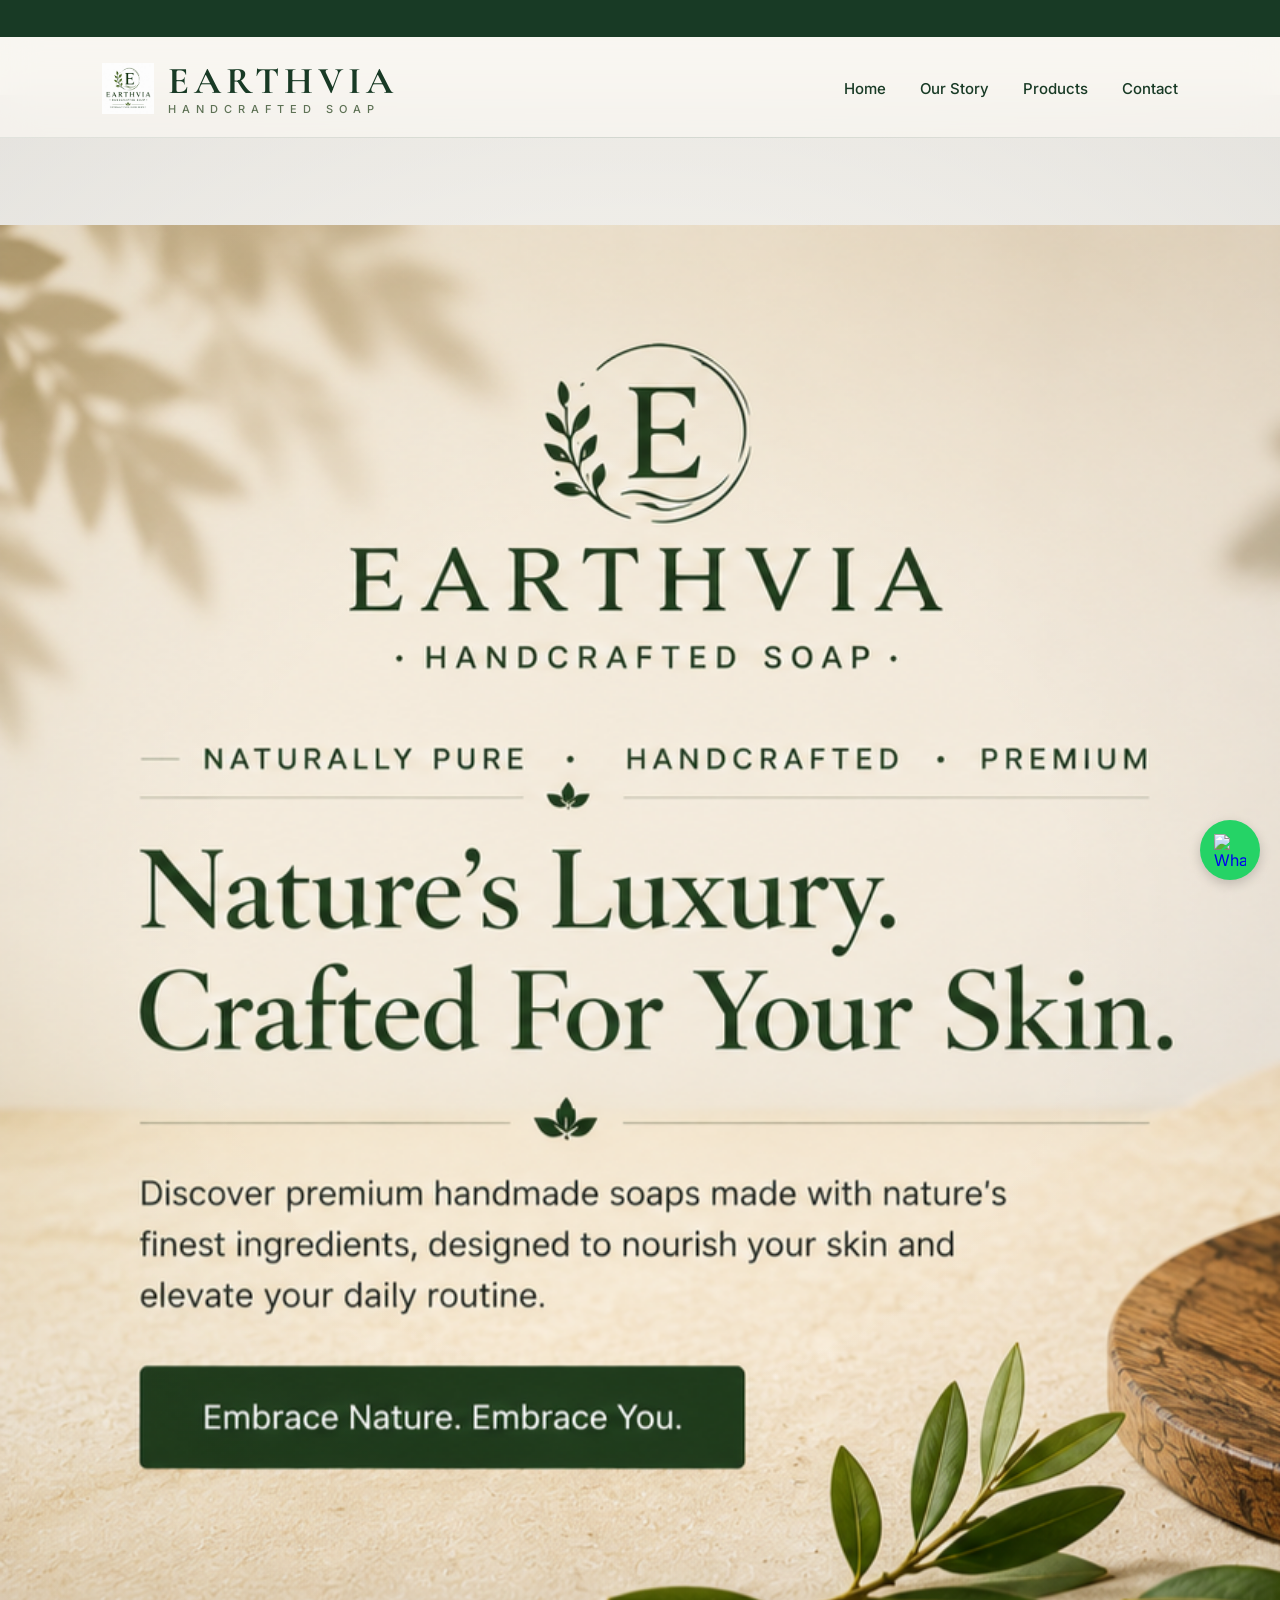
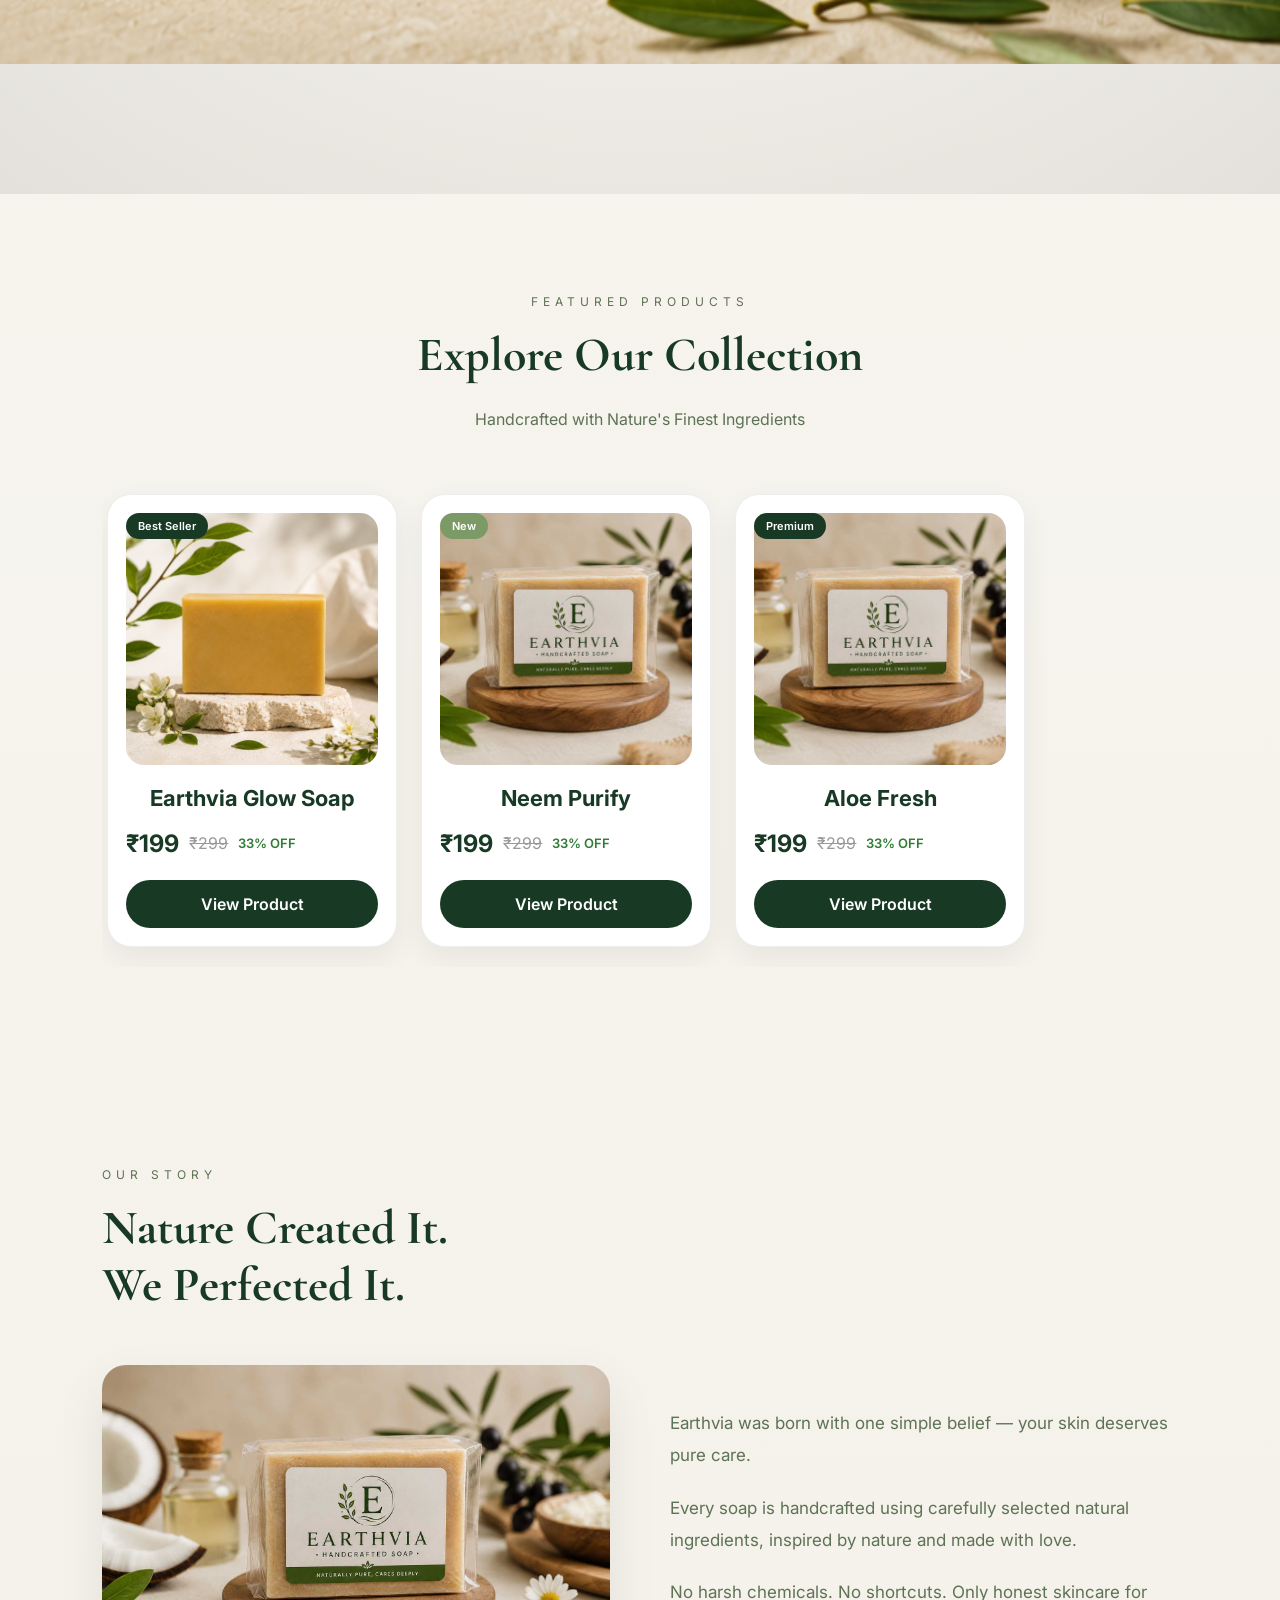
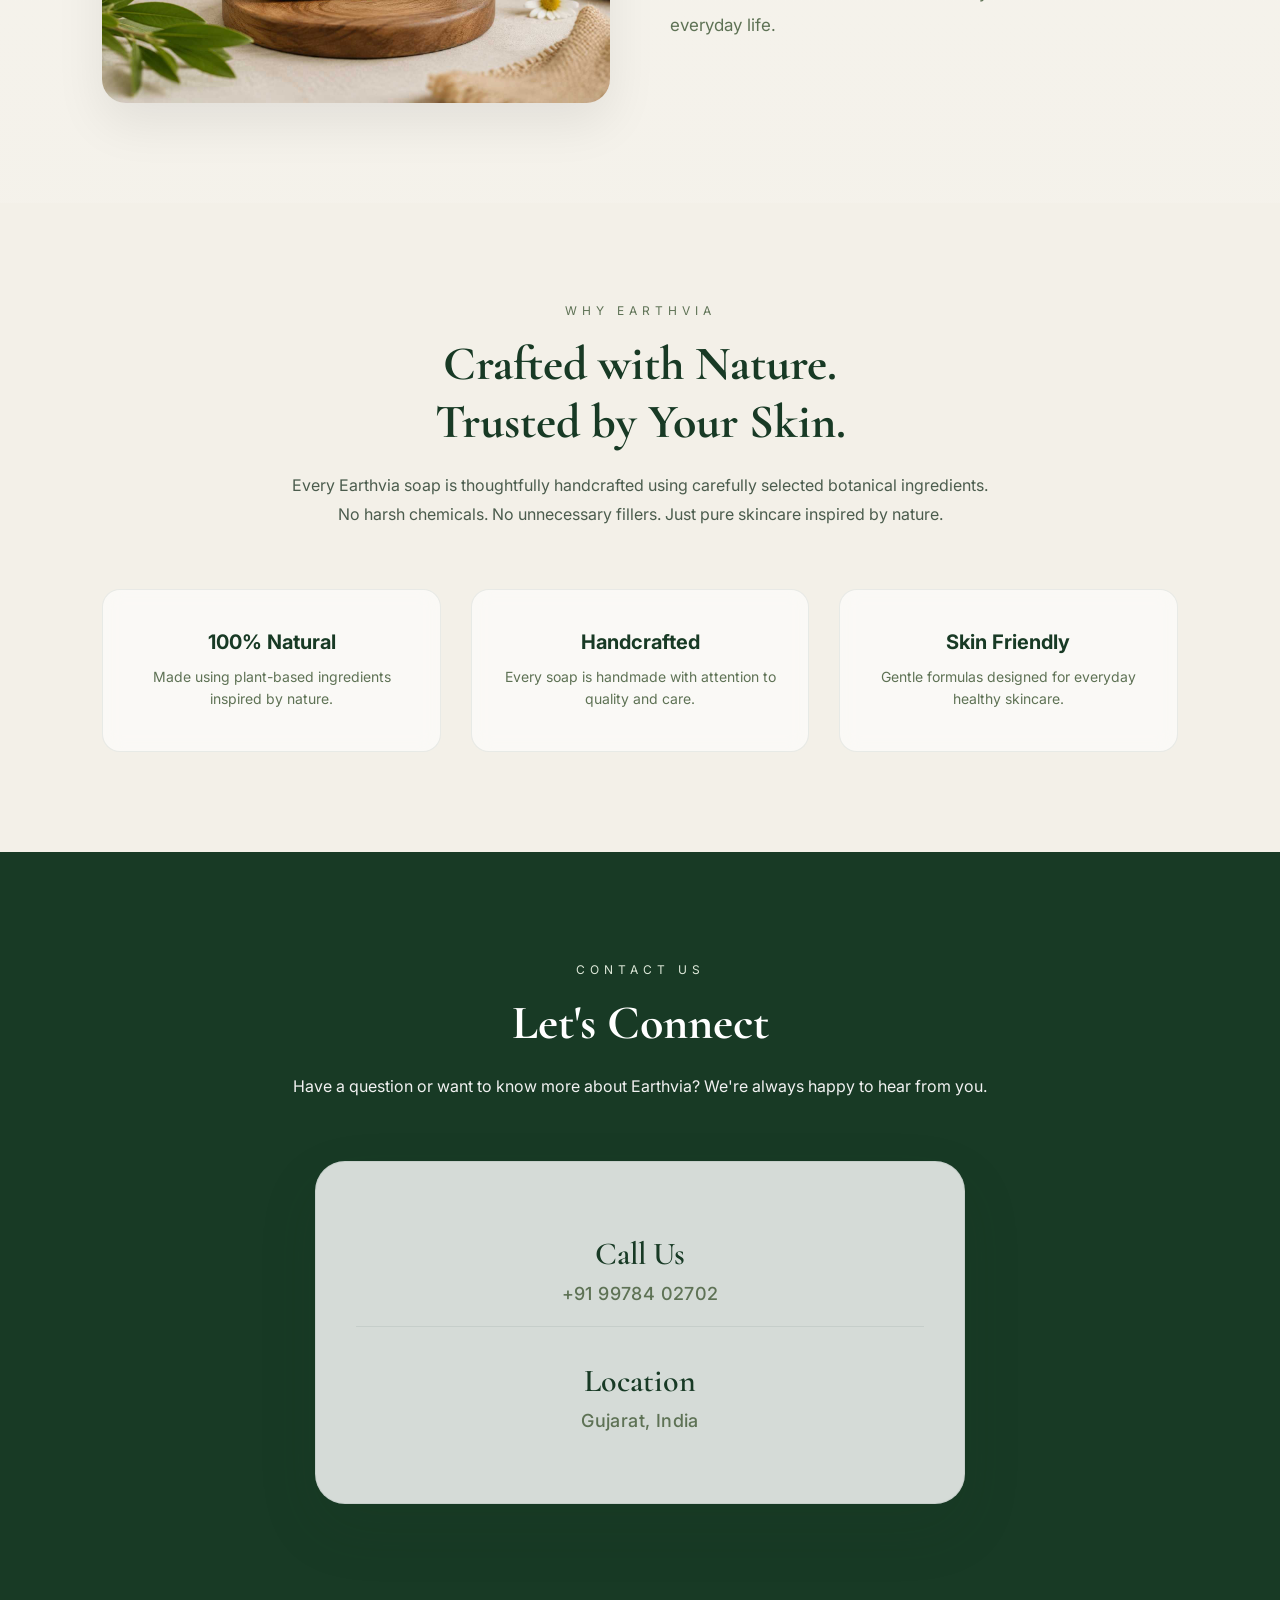
==== index.html @ b63830d7 "Update index.html" ====
<!DOCTYPE html>
<html lang="en">
<head>
  <meta charset="UTF-8" />
  <meta name="viewport" content="width=device-width, initial-scale=1.0" />

  <title>Earthvia | Naturally Pure, Cares Deeply</title>

  <link rel="preconnect" href="https://fonts.googleapis.com">
  <link rel="preconnect" href="https://fonts.gstatic.com" crossorigin>

  <link href="https://fonts.googleapis.com/css2?family=Cormorant+Garamond:wght@400;500;600;700&family=Inter:wght@300;400;500;600&display=swap" rel="stylesheet">

  <link rel="stylesheet" href="styless.css">
</head>

<body>
<div class="top-marquee">
  <div class="marquee-content">
    🌿 100% Natural • Handmade with Care • Chemical Free • Premium Quality • Free Delivery Available • Earthvia •
  </div>
</div>

<header class="navbar">

<div class="logo">

<img src="Logo.png" alt="Earthvia Logo">

<div class="logo-text">
EARTHVIA
<span>HANDCRAFTED SOAP</span>
</div>

</div>

<nav>

<a href="#home">Home</a>

<a href="our-story.html">Our Story</a>

<a href="#products">Products</a>

<a href="#contact">Contact</a>

</nav>
  
<div class="menu-btn" onclick="toggleMenu()">
☰
</div>
  
</header>

<section class="hero" id="home">

<img src="hero-banner.png" alt="Earthvia Banner" class="hero-banner">

</section>
  
<section id="products" class="products">

    <p class="section-tag">FEATURED PRODUCTS</p>

    <h2>Explore Our Collection</h2>

    <p class="section-subtitle">
        Handcrafted with Nature's Finest Ingredients
    </p>

    <div class="product-slider">

        <!-- Product 1 -->
        <div class="product-card">

            <span class="product-badge">Best Seller</span>

            <div class="product-image">
                <img src="glow-soap.png" alt="Earthvia Glow Soap">
            </div>

            <h3>Earthvia Glow Soap</h3>

            <div class="price-box">
                <span class="new-price">₹199</span>
                <span class="old-price">₹299</span>
                <span class="discount">33% OFF</span>
            </div>

            <a href="#" class="product-btn">View Product</a>

        </div>

        <!-- Product 2 -->
        <div class="product-card">

            <span class="product-badge new">New</span>

            <div class="product-image">
                <img src="soap.jpg" alt="Neem Purify">
            </div>

            <h3>Neem Purify</h3>

            <div class="price-box">
                <span class="new-price">₹199</span>
                <span class="old-price">₹299</span>
                <span class="discount">33% OFF</span>
            </div>

            <a href="#" class="product-btn">View Product</a>

        </div>

        <!-- Product 3 -->
        <div class="product-card">

            <span class="product-badge">Premium</span>

            <div class="product-image">
                <img src="soap.jpg" alt="Aloe Fresh">
            </div>

            <h3>Aloe Fresh</h3>

            <div class="price-box">
                <span class="new-price">₹199</span>
                <span class="old-price">₹299</span>
                <span class="discount">33% OFF</span>
            </div>

            <a href="#" class="product-btn">View Product</a>

        </div>

    </div>

</section>
  
  <section id="story" class="story">

<p class="section-tag">OUR STORY</p>

<h2>Nature Created It.<br>We Perfected It.</h2>

<div class="story-content">

<div class="story-image">
<img src="soap.jpg" alt="Earthvia Story">
</div>

<div class="story-text">

<p>
Earthvia was born with one simple belief —
your skin deserves pure care.
</p>

<p>
Every soap is handcrafted using carefully selected natural ingredients, inspired by nature and made with love.
</p>

<p>
No harsh chemicals. No shortcuts.
Only honest skincare for everyday life.
</p>

</div>

</div>

  </section>

<section class="trust-section">

<div class="trust-container">

<p class="section-tag">
WHY EARTHVIA
</p>

<h2>
Crafted with Nature.<br>
Trusted by Your Skin.
</h2>

<p class="section-description">
Every Earthvia soap is thoughtfully handcrafted using carefully selected botanical ingredients. No harsh chemicals. No unnecessary fillers. Just pure skincare inspired by nature.
</p>

<div class="trust-grid">

<div class="trust-card">
<h3>100% Natural</h3>
<p>Made using plant-based ingredients inspired by nature.</p>
</div>

<div class="trust-card">
<h3>Handcrafted</h3>
<p>Every soap is handmade with attention to quality and care.</p>
</div>

<div class="trust-card">
<h3>Skin Friendly</h3>
<p>Gentle formulas designed for everyday healthy skincare.</p>
</div>

</div>

</div>

</section>
  
  <section id="contact" class="contact">

<p class="section-tag">CONTACT US</p>

<h2>Let's Connect</h2>

<p class="section-description">
Have a question or want to know more about Earthvia?
We're always happy to hear from you.
</p>

<div class="contact-card">

<div class="contact-item">
<h3>Call Us</h3>
  
<p>
<a href="tel:+919978402702" class="call-btn">
+91 99784 02702
</a>
</p>
  
</div>

<div class="contact-item">
<h3>Location</h3>
<p>Gujarat, India</p>
</div>

</div>

  </section>
  <a href="https://wa.me/919978402702?text=Hi%20Earthvia!%20I%20want%20to%20know%20more%20about%20your%20soaps."
   class="whatsapp-btn"
   target="_blank">

  <img src="https://cdn-icons-png.flaticon.com/512/733/733585.png" alt="WhatsApp">

  </a>
  <script>
function toggleMenu() {
  document.querySelector("nav").classList.toggle("active");
}
  </script>
  
</body>
  
  </html>
---- styless.css ----
*{
margin:0;
padding:0;
box-sizing:border-box;
scroll-behavior:smooth;
}

body{
font-family:'Inter',sans-serif;
background:linear-gradient(180deg,#F8F6F1 0%, #F3F0E8 100%);
color:#183A25;
-webkit-font-smoothing:antialiased;
text-rendering:optimizeLegibility;
}

/* NAVBAR */
.navbar{
position:fixed;
top:40px;
left:0;
width:100%;
display:flex;
justify-content:space-between;
align-items:center;
padding:22px 8%;
background:rgba(248,246,241,.75);
backdrop-filter:blur(18px);
z-index:999;
border-bottom:1px solid rgba(24,58,37,.08);
transition:.3s;
}

/* subtle shadow on scroll feel */
.navbar::after{
content:"";
position:absolute;
bottom:-1px;
left:0;
width:100%;
height:1px;
background:linear-gradient(to right,transparent,#183A25,transparent);
opacity:.08;
}
.logo{
display:flex;
align-items:center;
gap:14px;
}

.logo img{
width:52px;
height:52px;
object-fit:contain;
}

.logo-text{
font-family:'Cormorant Garamond',serif;
font-size:38px;
font-weight:700;
letter-spacing:5px;
color:#183A25;
line-height:1;
}

.logo-text span{
display:block;
font-family:'Inter',sans-serif;
font-size:11px;
letter-spacing:6px;
margin-top:4px;
font-weight:500;
color:#5E7255;
}

nav{
display:flex;
gap:34px;
}

nav a{
text-decoration:none;
color:#183A25;
font-weight:500;
font-size:15px;
position:relative;
padding:6px 0;
transition:.3s;
}

/* premium hover underline effect */
nav a::after{
content:"";
position:absolute;
left:0;
bottom:-2px;
width:0%;
height:1px;
background:#7B9A65;
transition:.3s;
}

nav a:hover{
color:#7B9A65;
}

nav a:hover::after{
width:100%;
}

/* HERO */
/* HERO */
.hero{
    padding:130px 0;
    margin-top:95px;
    background:none;
}

.hero-banner{
    width:100%;
    height:auto;
    display:block;
}

@media (max-width:900px){

.hero{
    margin-top:85px;
}

.hero-banner{
    width:100%;
    height:auto;
}

}

/* soft vignette overlay for luxury feel */
.hero::before{
content:"";
position:absolute;
inset:0;
background:radial-gradient(circle at center,rgba(0,0,0,0) 40%,rgba(0,0,0,.08) 100%);
}

.hero-content{
position:relative;
z-index:2;
max-width:520px;
background:rgba(255,255,255,.12);
backdrop-filter:blur(8px);
padding:40px;
border-radius:24px;
animation:fadeUp 1s ease;
}

@keyframes fadeUp{
from{opacity:0; transform:translateY(20px);}
to{opacity:1; transform:translateY(0);}
}

.small-title{
letter-spacing:6px;
font-size:12px;
margin-bottom:18px;
color:#5E7255;
text-transform:uppercase;
}

.hero h1{
font-family:'Cormorant Garamond',serif;
font-size:74px;
line-height:1.05;
margin-bottom:22px;
font-weight:600;
}

.hero-text{
font-size:18px;
line-height:1.8;
max-width:680px;
margin:auto;
color:#4B5C4D;
}

.hero-btn{
display:inline-block;
margin-top:40px;
padding:16px 44px;
background:linear-gradient(135deg,#183A25,#2E5A3A);
color:#fff;
text-decoration:none;
border-radius:999px;
font-weight:600;
transition:.35s;
box-shadow:0 18px 45px rgba(24,58,37,.25);
position:relative;
overflow:hidden;
}

/* premium shine effect */
.hero-btn::before{
content:"";
position:absolute;
top:0;
left:-100%;
width:100%;
height:100%;
background:linear-gradient(120deg,transparent,rgba(255,255,255,.25),transparent);
transition:.6s;
}

.hero-btn:hover{
transform:translateY(-4px) scale(1.02);
}

.hero-btn:hover::before{
left:100%;
}

/* MOBILE */
@media(max-width:900px){

.navbar{
padding:16px 6%;
}

nav{
display:none;
}

.logo img{
width:42px;
height:42px;
}

.logo-text{
font-size:28px;
letter-spacing:3px;
}

.logo-text span{
font-size:9px;
letter-spacing:4px;
}

.hero h1{
font-size:44px;
}

.hero-text{
font-size:16px;
}

.hero-btn{
padding:14px 34px;
}
}
/* ===== GENERAL SECTIONS ===== */

section{
padding:100px 8%;
position:relative;
}

.section-tag{
font-size:12px;
letter-spacing:5px;
color:#5E7255;
margin-bottom:18px;
text-transform:uppercase;
}

h2{
font-family:'Cormorant Garamond',serif;
font-size:48px;
margin-bottom:20px;
line-height:1.2;
color:#183A25;
}

/* ===== TRUST SECTION ===== */

.trust-section{
background:#F3F0E8;
text-align:center;
}

.section-description{
max-width:700px;
margin:0 auto 60px;
font-size:16px;
color:#4B5C4D;
line-height:1.8;
}

.trust-grid{
display:grid;
grid-template-columns:repeat(3,1fr);
gap:30px;
margin-top:40px;
}

.trust-card{
background:rgba(255,255,255,0.6);
padding:40px 25px;
border-radius:18px;
backdrop-filter:blur(10px);
border:1px solid rgba(24,58,37,.08);
transition:.3s;
}

.trust-card:hover{
transform:translateY(-8px);
box-shadow:0 20px 40px rgba(24,58,37,.1);
}

.trust-card h3{
font-size:20px;
margin-bottom:12px;
color:#183A25;
}

.trust-card p{
font-size:14px;
color:#5E7255;
line-height:1.6;
}

/* ===== RESPONSIVE ===== */

@media(max-width:900px){

.trust-grid{
grid-template-columns:1fr;
}

h2{
font-size:34px;
}

section{
padding:70px 6%;
}
  }
/* ===== PREMIUM PRODUCTS ===== */

.products{
    padding:100px 8%;
    text-align:center;
}

.section-subtitle{
    max-width:600px;
    margin:0 auto 45px;
    font-size:16px;
    color:#5E7255;
    line-height:1.8;
}

.product-slider{
    display:flex;
    gap:24px;
    overflow-x:auto;
    padding:15px 5px 20px;
    scroll-snap-type:x mandatory;
    scrollbar-width:none;
}

.product-slider::-webkit-scrollbar{
    display:none;
}

.product-card{
    min-width:290px;
    max-width:290px;
    background:#fff;
    border-radius:24px;
    padding:18px;
    position:relative;
    flex-shrink:0;
    scroll-snap-align:start;
    border:1px solid rgba(24,58,37,.08);
    box-shadow:0 12px 30px rgba(0,0,0,.06);
    transition:.35s;
}

.product-card:hover{
    transform:translateY(-8px);
    box-shadow:0 22px 45px rgba(24,58,37,.12);
}
.product-image{
    width:100%;
    aspect-ratio:1/1;
    background:#F8F6F1;
    border-radius:18px;
    overflow:hidden;
    margin-bottom:20px;
}

.product-image img{
    width:100%;
    height:100%;
    object-fit:cover;
    transition:.4s;
}

.product-card:hover .product-image img{
    transform:scale(1.05);
}

.product-badge{
    position:absolute;
    top:18px;
    left:18px;
    background:#183A25;
    color:#fff;
    font-size:11px;
    padding:6px 12px;
    border-radius:999px;
    font-weight:600;
}

.product-badge.new{
    background:#7B9A65;
}

.product-card h3{
    font-size:22px;
    color:#183A25;
    margin-bottom:18px;
}

.price-box{
    display:flex;
    align-items:center;
    gap:10px;
    flex-wrap:wrap;
    margin-bottom:22px;
}

.new-price{
    font-size:24px;
    font-weight:700;
    color:#183A25;
}

.old-price{
    color:#999;
    text-decoration:line-through;
}

.discount{
    color:#2E7D32;
    font-size:13px;
    font-weight:600;
}
.product-btn{
    display:block;
    width:100%;
    text-align:center;
    text-decoration:none;
    background:#183A25;
    color:#fff;
    padding:14px 18px;
    border-radius:999px;
    font-weight:600;
    transition:.3s;
}

.product-btn:hover{
    background:#2E5A3A;
    transform:translateY(-2px);
}

@media(max-width:900px){

    .products{
        padding:70px 6%;
    }

    .product-card{
        min-width:260px;
        max-width:260px;
    }

    .product-card h3{
        font-size:20px;
    }

    .new-price{
        font-size:22px;
    }
}


/* ===== PREMIUM CONTACT ===== */
.contact{
background:#183A25;
text-align:center;
padding:110px 8%;
}

.contact-card{
max-width:650px;
margin:55px auto 0;
padding:50px 40px;
background:rgba(255,255,255,.82);
backdrop-filter:blur(18px);
border-radius:30px;
border:1px solid rgba(24,58,37,.08);
box-shadow:0 25px 60px rgba(24,58,37,.12);
transition:.35s;
}

.contact-card:hover{
transform:translateY(-6px);
box-shadow:0 35px 70px rgba(24,58,37,.15);
}

.contact-item{
padding:22px 0;
}

.contact-item:first-child{
border-bottom:1px solid rgba(24,58,37,.08);
margin-bottom:12px;
}

.contact-item h3{
font-family:'Cormorant Garamond',serif;
font-size:32px;
font-weight:600;
color:#183A25;
margin-bottom:10px;
}

.contact-item p{
font-size:18px;
font-weight:500;
color:#5E7255;
letter-spacing:.4px;
}

@media(max-width:900px){

.contact{
padding:80px 6%;
}

.contact-card{
padding:35px 25px;
}

.contact-item h3{
font-size:26px;
}

.contact-item p{
font-size:16px;
}

  }
.top-marquee{
position:fixed;
top:0;
left:0;
width:100%;
background:#183A25;
color:#fff;
overflow:hidden;
white-space:nowrap;
padding:10px 0;
font-size:14px;
font-weight:500;
letter-spacing:2px;
z-index:1001;
}
.marquee-content{
display:inline-block;
padding-left:100%;
animation:marquee 40s linear infinite;
}

@keyframes marquee{
0%{
transform:translateX(0);
}
100%{
transform:translateX(-100%);
}
}
.contact .section-tag{
color:#DDE8D9;
}

.contact h2{
color:#FFFFFF;
}

.contact .section-description{
color:#F1F1F1;
}

.whatsapp-btn{
position:fixed;
right:20px;
bottom:20px;
width:60px;
height:60px;
background:#25D366;
border-radius:50%;
display:flex;
align-items:center;
justify-content:center;
box-shadow:0 4px 12px rgba(0,0,0,.18);
z-index:9999;
transition:transform .2s ease;
}

.whatsapp-btn:hover{
transform:scale(1.05);
}

.whatsapp-btn img{
width:32px;
height:32px;
}
/* ===== MOBILE MENU ===== */

.menu-btn{
display:none;
font-size:32px;
cursor:pointer;
color:#183A25;
}

@media (max-width:900px){

.menu-btn{
display:block;
}

nav{
display:none;
position:absolute;
top:100%;
left:0;
width:100%;
background:#F8F6F1;
padding:20px 0;
box-shadow:0 8px 20px rgba(0,0,0,.08);
}

nav.active{
display:flex;
flex-direction:column;
align-items:center;
gap:20px;
}

nav a{
font-size:18px;
}

}
.call-btn{
color:#5E7255;
text-decoration:none;
font-size:18px;
font-weight:500;
}

.call-btn:visited{
color:#5E7255;
}

.call-btn:hover{
color:#183A25;
}

.call-btn:active{
color:#183A25;
}
/* ===== OUR STORY ===== */

.story{
padding:100px 8%;
}

.story-content{
display:flex;
align-items:center;
gap:60px;
margin-top:50px;
}

.story-image{
flex:1;
}

.story-image img{
width:100%;
border-radius:24px;
display:block;
box-shadow:0 20px 50px rgba(0,0,0,.08);
}

.story-text{
flex:1;
}

.story-text p{
font-size:17px;
line-height:1.9;
color:#5E7255;
margin-bottom:20px;
}

@media(max-width:900px){

.story-content{
flex-direction:column;
}

.story h2,
.story .section-tag{
text-align:center;
}

.story-text{
text-align:center;
}

}
/* ===== OUR STORY PAGE HERO ===== */

.story-hero{
    padding:140px 8% 80px;
    text-align:center;
    max-width:900px;
    margin:auto;
}

.story-hero h1{
    font-family:'Cormorant Garamond',serif;
    font-size:64px;
    line-height:1.1;
    color:#183A25;
    margin:15px 0 25px;
}

.story-intro{
    max-width:700px;
    margin:auto;
    font-size:18px;
    line-height:1.8;
    color:#5E7255;
}

@media(max-width:900px){

.story-hero{
    padding:120px 6% 60px;
}

.story-hero h1{
    font-size:42px;
}

.story-intro{
    font-size:16px;
}

}
/* ===== BRAND VALUES ===== */

.brand-values{
    display:grid;
    grid-template-columns:repeat(3,1fr);
    gap:30px;
    padding:30px 8% 80px;
}

.value-card{
    background:#fff;
    border-radius:22px;
    padding:35px 25px;
    text-align:center;
    border:1px solid rgba(24,58,37,.08);
    box-shadow:0 12px 30px rgba(0,0,0,.05);
    transition:.35s;
}

.value-card:hover{
    transform:translateY(-8px);
    box-shadow:0 22px 45px rgba(24,58,37,.12);
}

.value-card h3{
    font-size:24px;
    margin-bottom:15px;
    color:#183A25;
}

.value-card p{
    font-size:15px;
    line-height:1.7;
    color:#5E7255;
}

@media(max-width:900px){

.brand-values{
    grid-template-columns:1fr;
    padding:20px 6% 60px;
}

}
/* ===== VIDEO HERO ===== */

.video-hero{
    position:relative;
    width:100%;
    height:100vh;
    overflow:hidden;
    margin-top:40px;
}

.hero-video{
    position:absolute;
    top:0;
    left:0;
    width:100%;
    height:100%;
    object-fit:cover;
}

/* Navbar transparent on video */
.video-hero + .brand-values{
    margin-top:0;
}

body:has(.video-hero) .navbar{
    background:transparent;
    backdrop-filter:none;
    border-bottom:none;
    box-shadow:none;
}

body:has(.video-hero) .navbar::after{
    display:none;
}

body:has(.video-hero) .logo-text,
body:has(.video-hero) nav a,
body:has(.video-hero) .menu-btn{
    color:#ffffff;
}

body:has(.video-hero) .logo-text span{
    color:rgba(255,255,255,.85);
}

@media(max-width:900px){

.video-hero{
    height:75vh;
}

}
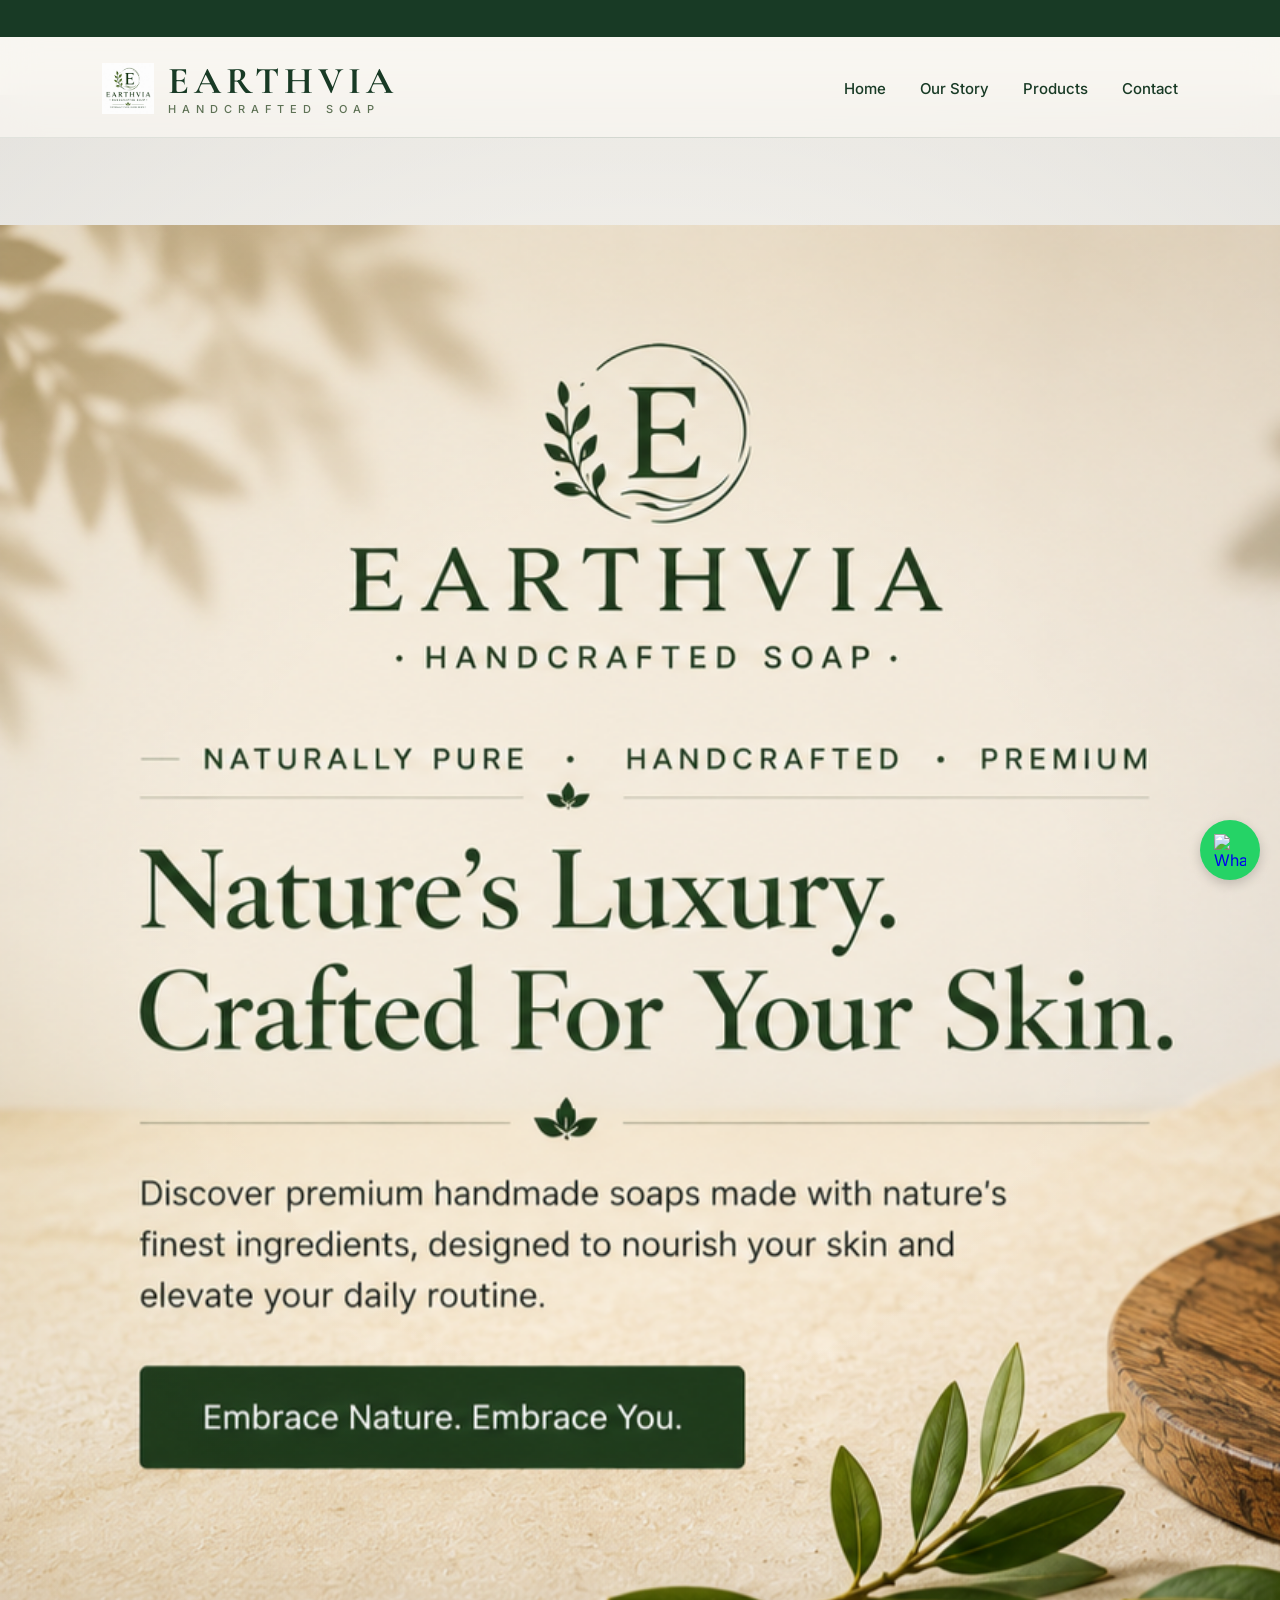
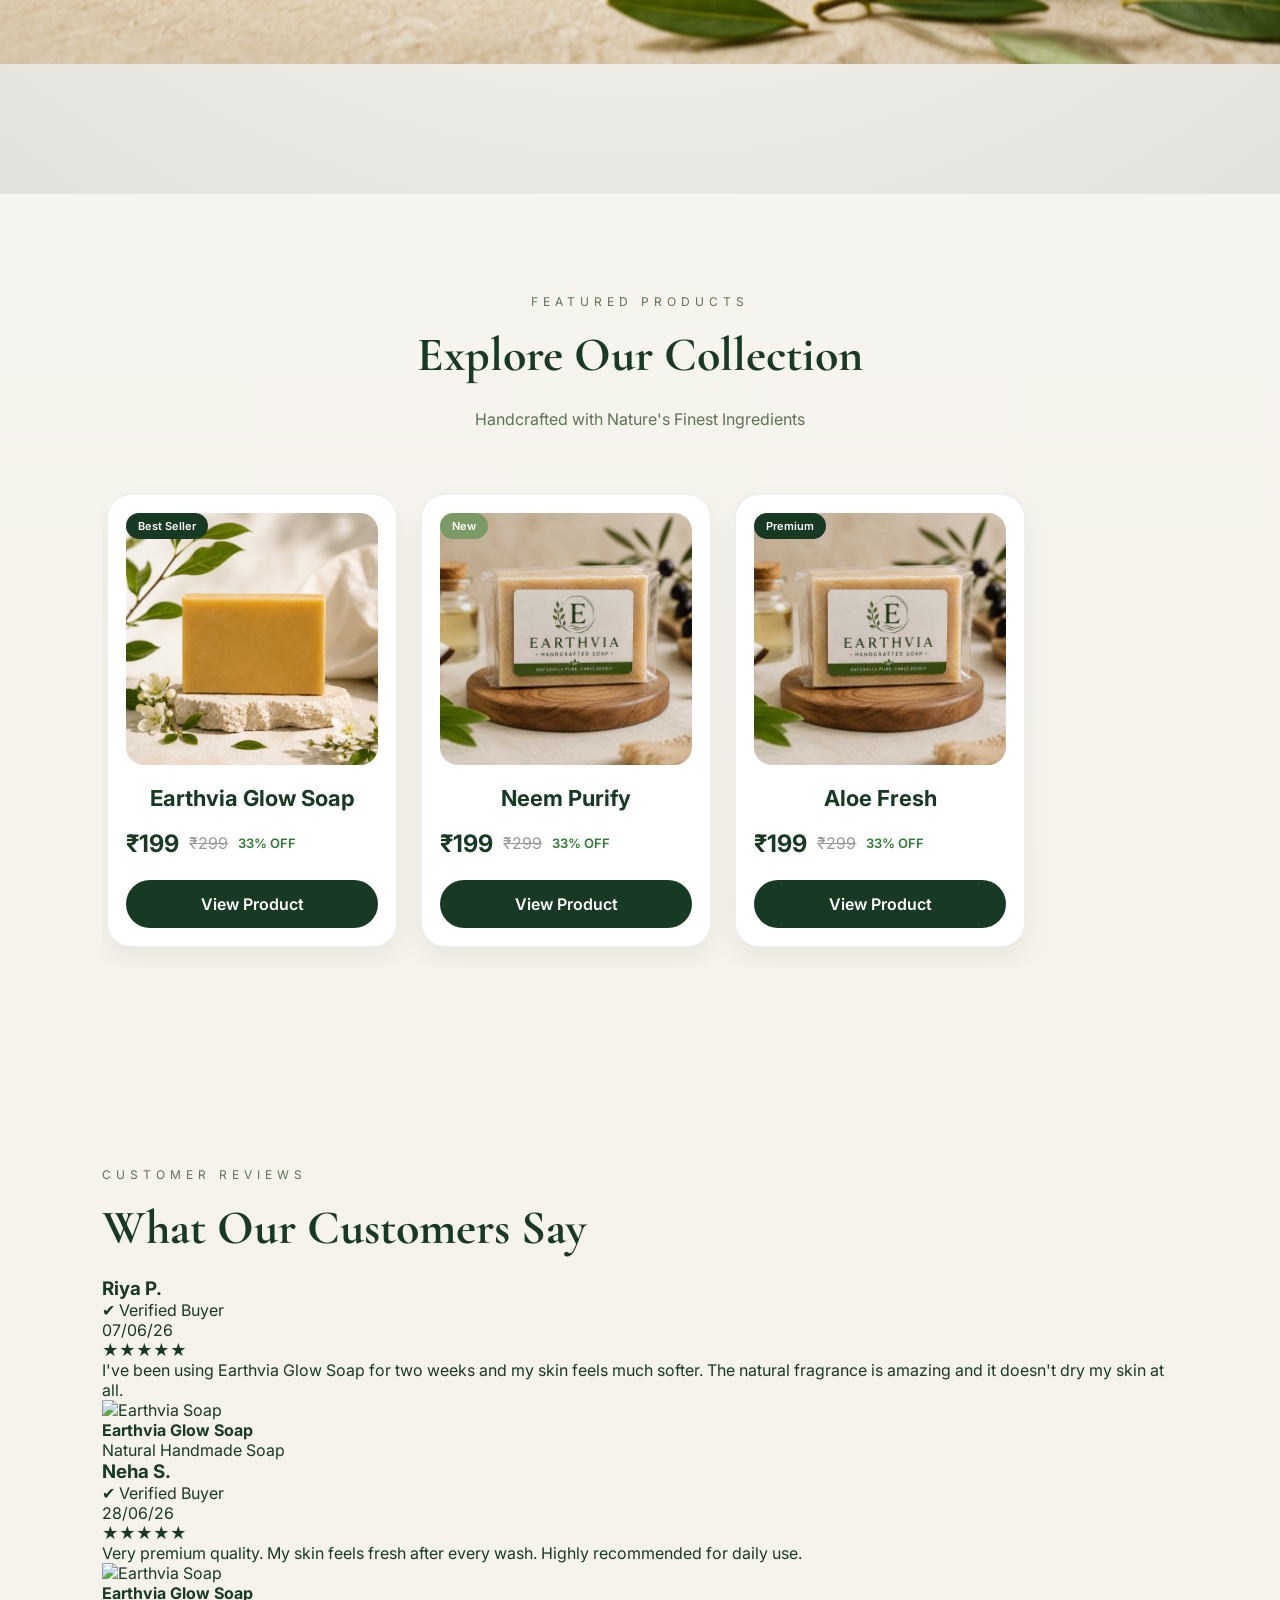
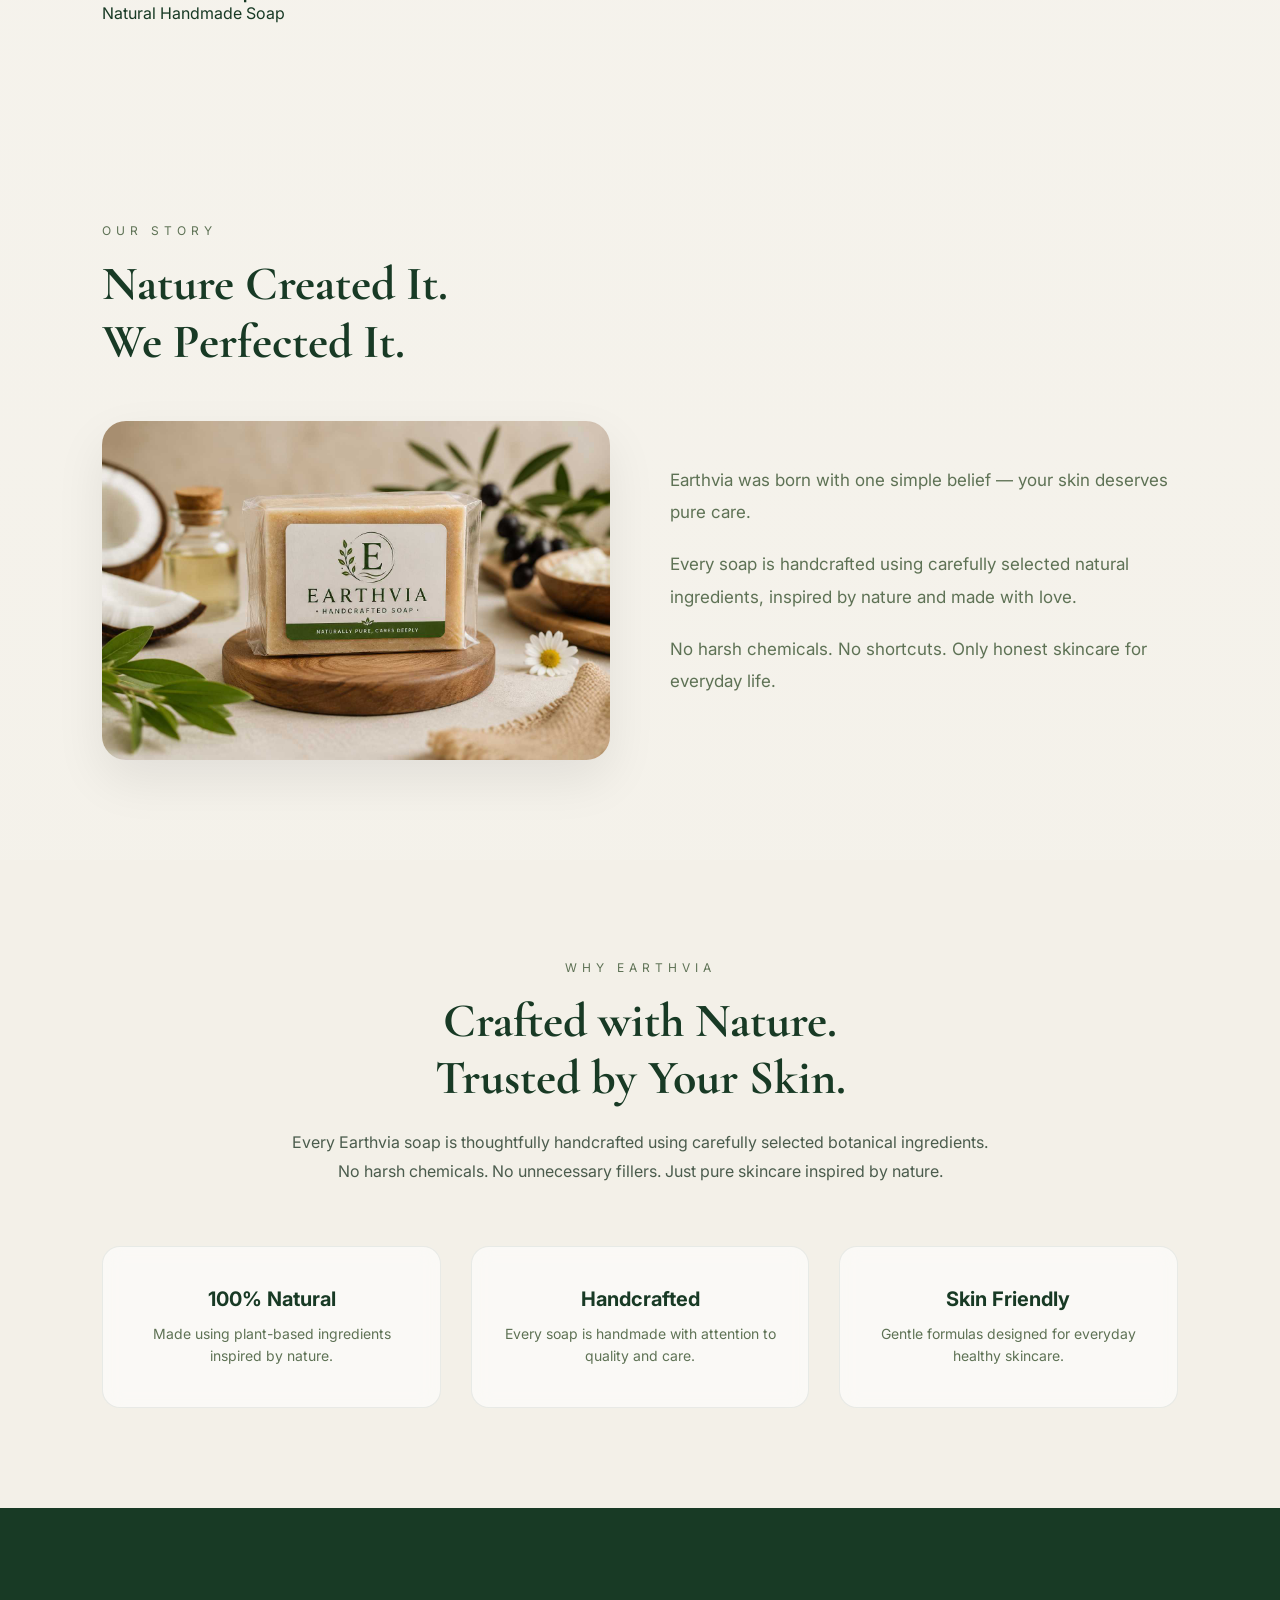
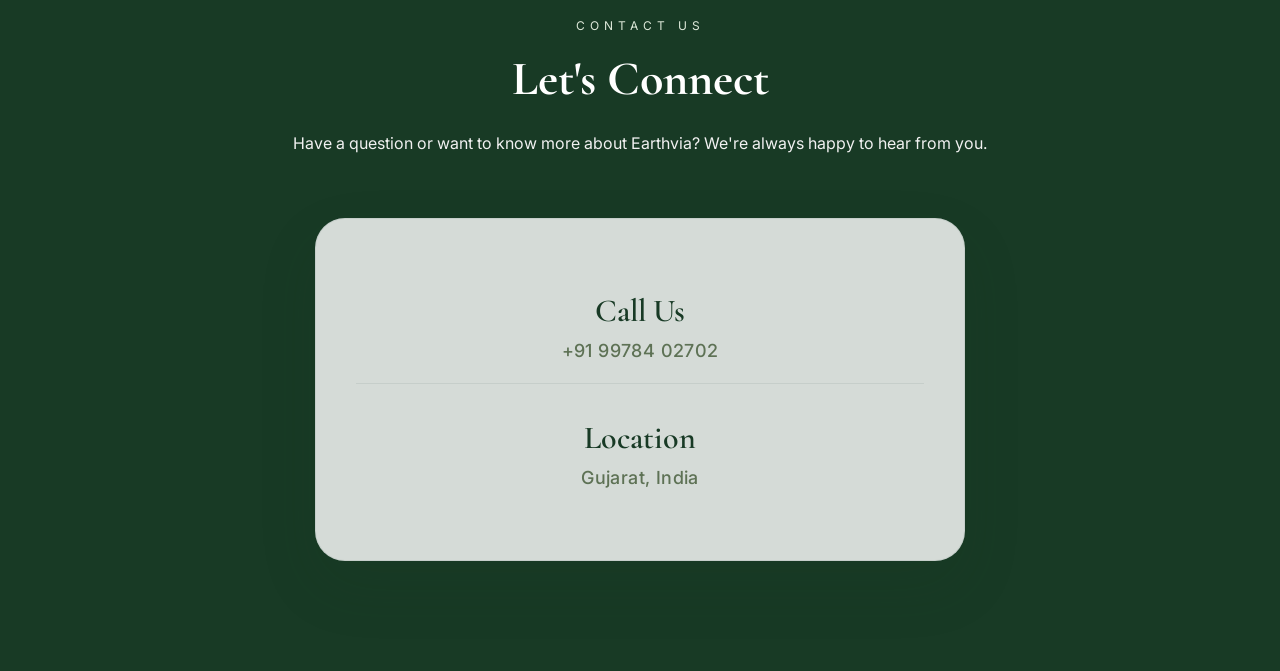
==== commit 7ef6f88c: "Update index.html Review" ====
--- a/index.html
+++ b/index.html
@@ -136,6 +136,85 @@
     </div>
 
 </section>
+  <section class="reviews">
+
+<p class="section-tag">CUSTOMER REVIEWS</p>
+
+<h2>What Our Customers Say</h2>
+
+<div class="review-slider">
+
+<div class="review-card">
+
+<div class="review-top">
+<div>
+<h3>Riya P.</h3>
+<span>✔ Verified Buyer</span>
+</div>
+
+<div class="review-date">
+07/06/26
+</div>
+</div>
+
+<div class="stars">
+★★★★★
+</div>
+
+<p class="review-text">
+I've been using Earthvia Glow Soap for two weeks and my skin feels much softer. The natural fragrance is amazing and it doesn't dry my skin at all.
+</p>
+
+<div class="review-product">
+
+<img src="soap.png" alt="Earthvia Soap">
+
+<div>
+<h4>Earthvia Glow Soap</h4>
+<p>Natural Handmade Soap</p>
+</div>
+
+</div>
+
+</div>
+
+<div class="review-card">
+
+<div class="review-top">
+<div>
+<h3>Neha S.</h3>
+<span>✔ Verified Buyer</span>
+</div>
+
+<div class="review-date">
+28/06/26
+</div>
+</div>
+
+<div class="stars">
+★★★★★
+</div>
+
+<p class="review-text">
+Very premium quality. My skin feels fresh after every wash. Highly recommended for daily use.
+</p>
+
+<div class="review-product">
+
+<img src="soap.png" alt="Earthvia Soap">
+
+<div>
+<h4>Earthvia Glow Soap</h4>
+<p>Natural Handmade Soap</p>
+</div>
+
+</div>
+
+</div>
+
+</div>
+
+  </section>
   
   <section id="story" class="story">
 
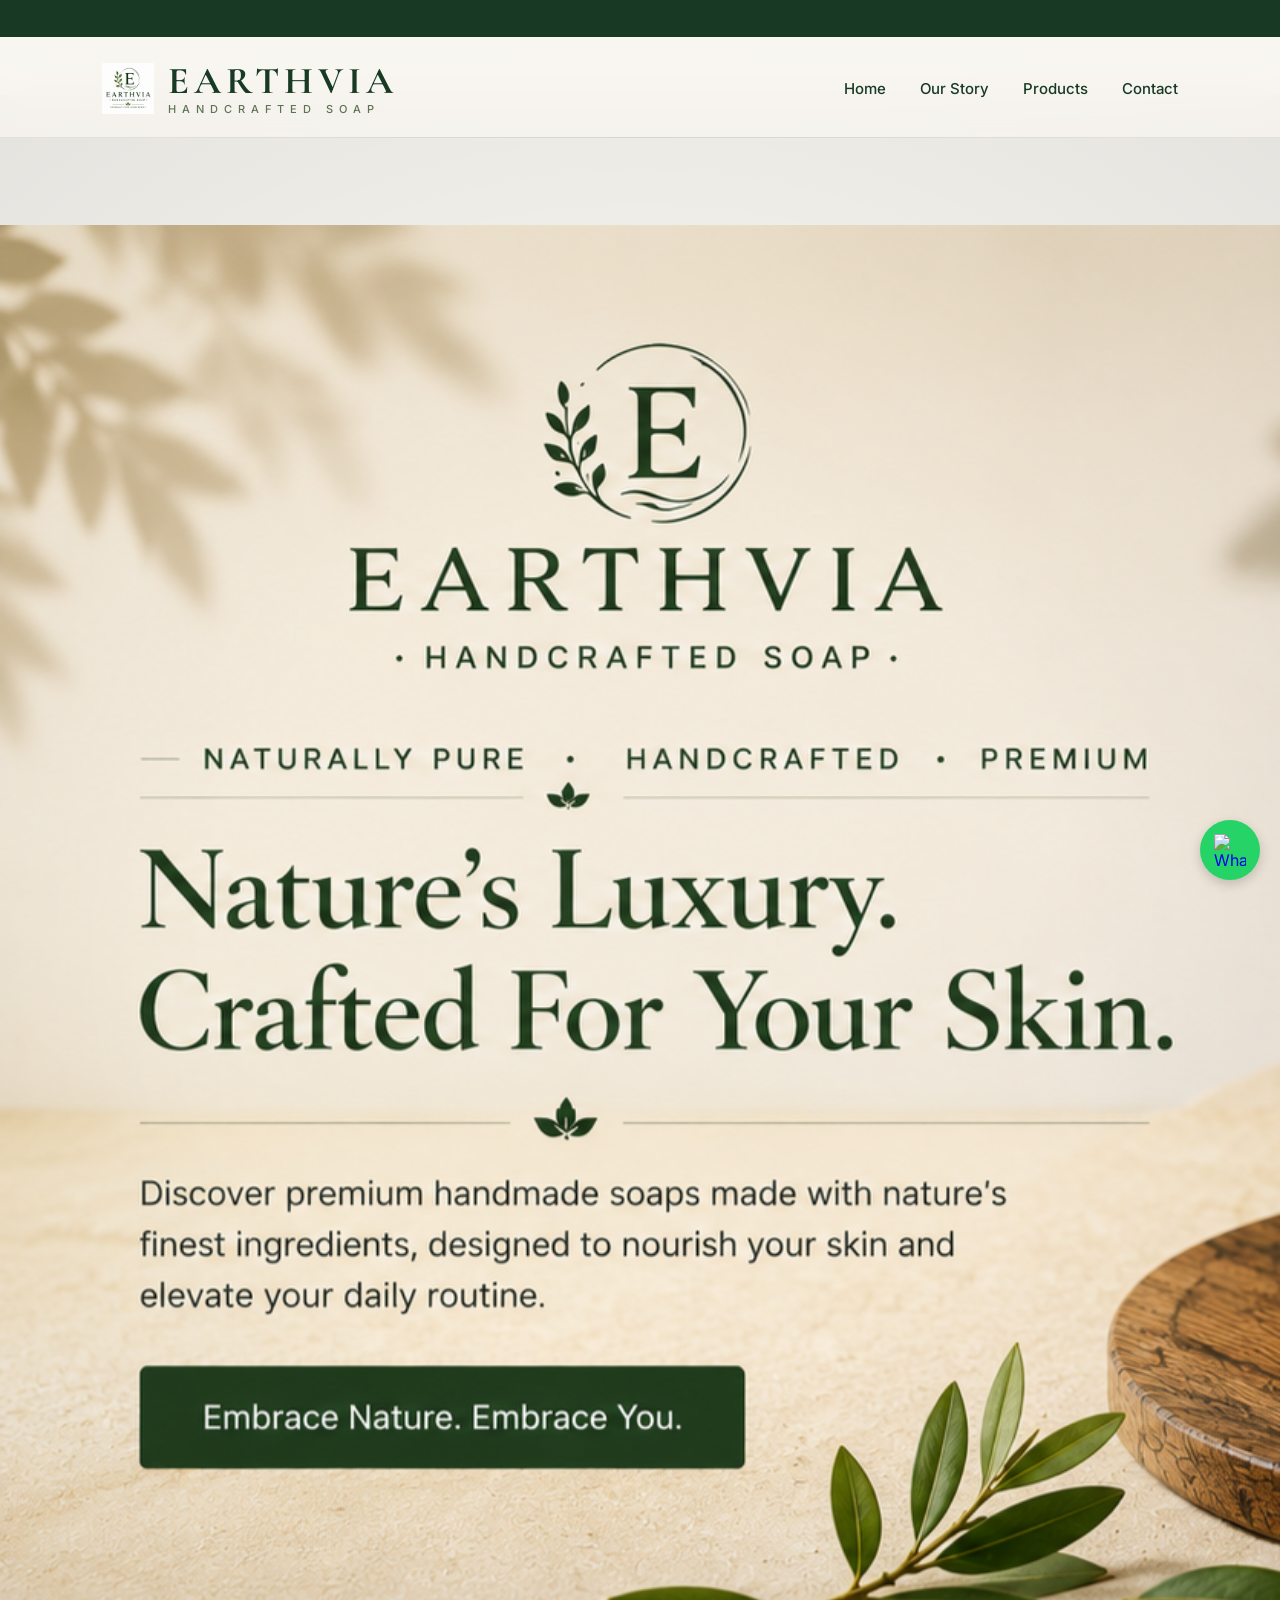
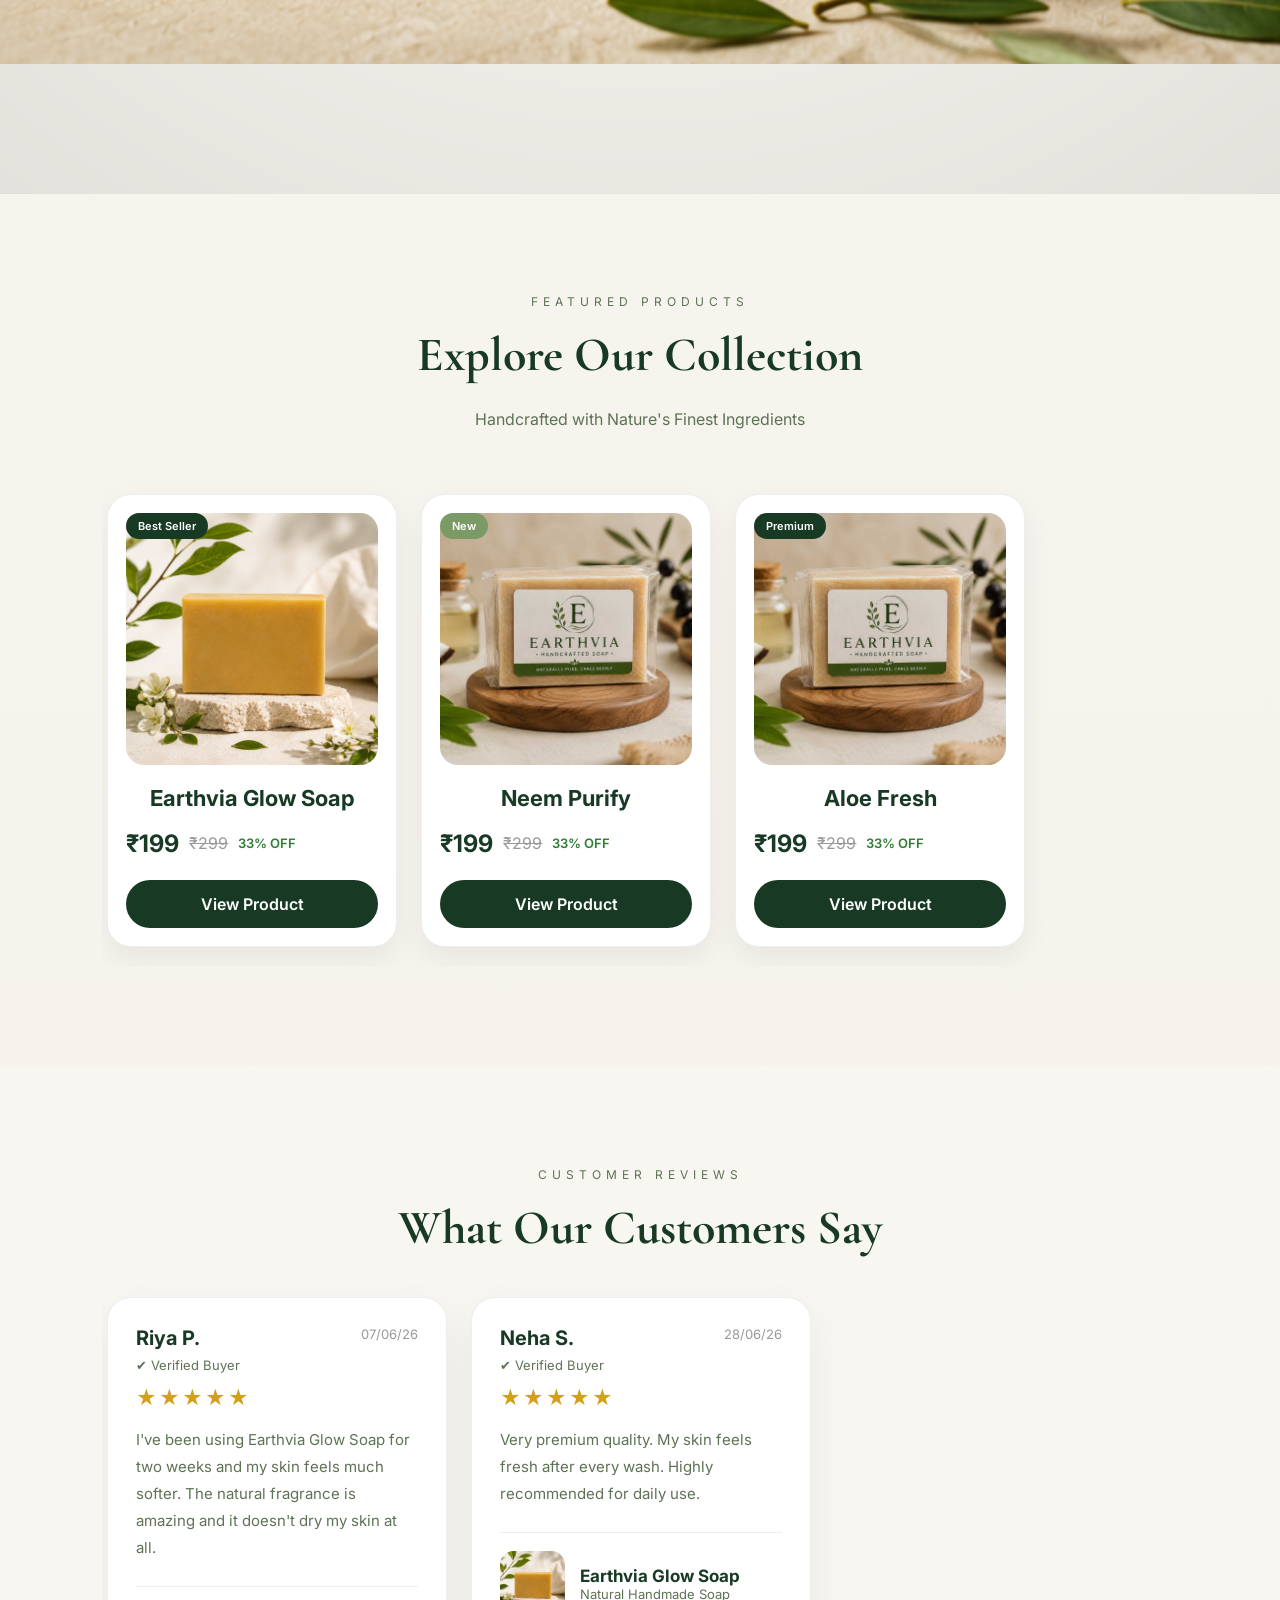
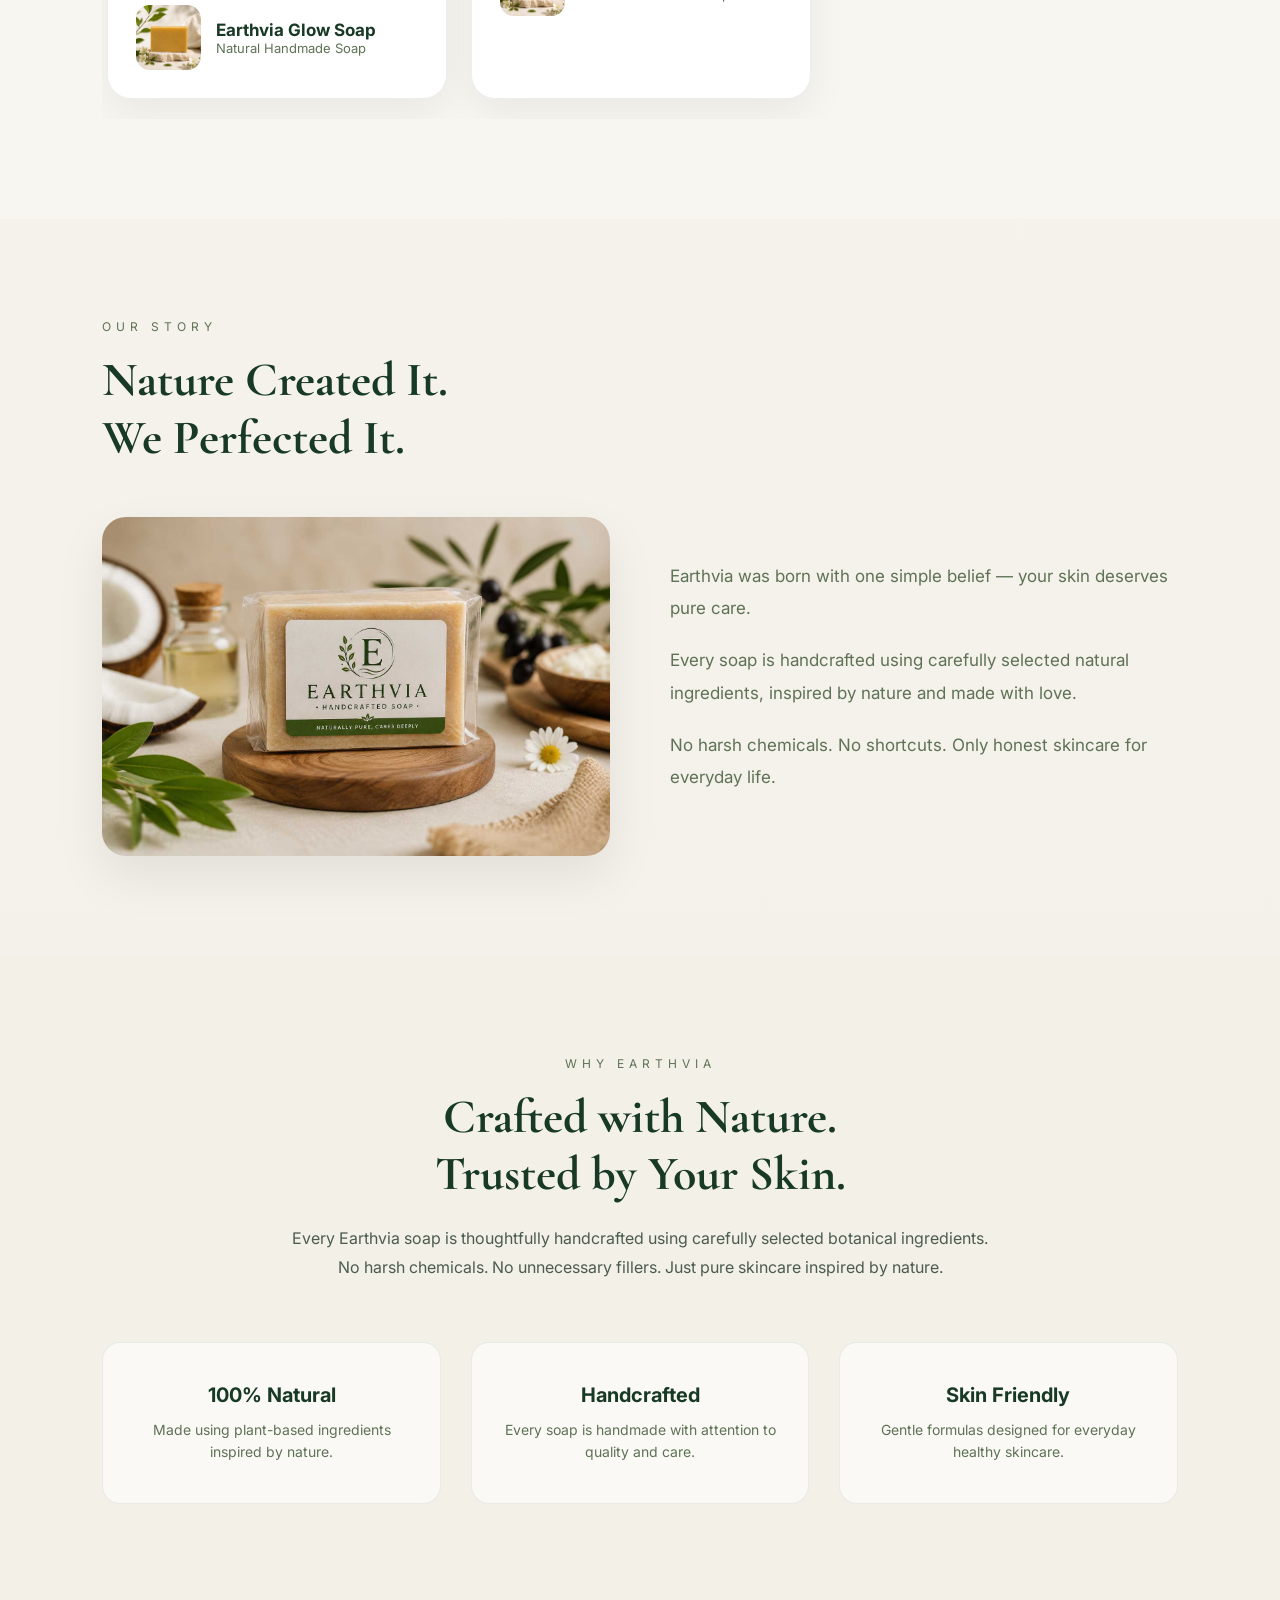
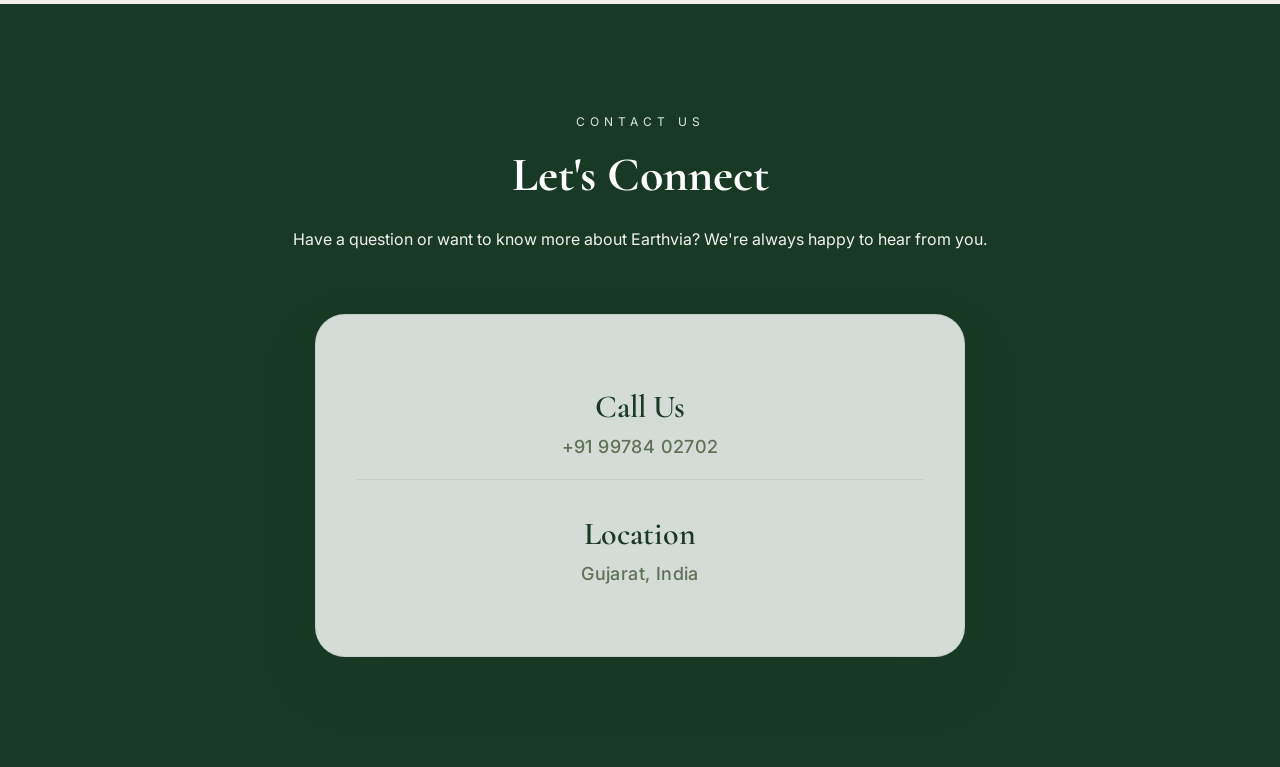
==== commit a4575b25: "Update index.html" ====
--- a/index.html
+++ b/index.html
@@ -167,7 +167,7 @@
 
 <div class="review-product">
 
-<img src="soap.png" alt="Earthvia Soap">
+<img src="glow-soap.png" alt="Earthvia Soap">
 
 <div>
 <h4>Earthvia Glow Soap</h4>
@@ -201,7 +201,7 @@
 
 <div class="review-product">
 
-<img src="soap.png" alt="Earthvia Soap">
+<img src="glow-soap.png" alt="Earthvia Soap">
 
 <div>
 <h4>Earthvia Glow Soap</h4>
--- a/styless.css
+++ b/styless.css
@@ -868,3 +868,118 @@
 }
 
 }
+/* ===== CUSTOMER REVIEWS ===== */
+
+.reviews{
+    padding:100px 8%;
+    text-align:center;
+    background:#F8F6F1;
+}
+
+.review-slider{
+    display:flex;
+    gap:24px;
+    overflow-x:auto;
+    scroll-snap-type:x mandatory;
+    padding:20px 5px;
+    scrollbar-width:none;
+}
+
+.review-slider::-webkit-scrollbar{
+    display:none;
+}
+
+.review-card{
+    min-width:340px;
+    max-width:340px;
+    background:#fff;
+    border-radius:24px;
+    padding:28px;
+    flex-shrink:0;
+    scroll-snap-align:start;
+    text-align:left;
+    border:1px solid rgba(24,58,37,.08);
+    box-shadow:0 15px 40px rgba(0,0,0,.06);
+    transition:.35s;
+}
+
+.review-card:hover{
+    transform:translateY(-8px);
+    box-shadow:0 25px 55px rgba(24,58,37,.12);
+}
+
+.review-top{
+    display:flex;
+    justify-content:space-between;
+    align-items:flex-start;
+    margin-bottom:12px;
+}
+
+.review-top h3{
+    font-size:20px;
+    color:#183A25;
+    margin-bottom:4px;
+}
+
+.review-top span{
+    font-size:13px;
+    color:#5E7255;
+}
+
+.review-date{
+    font-size:13px;
+    color:#999;
+}
+
+.stars{
+    color:#D4A017;
+    font-size:20px;
+    margin-bottom:16px;
+    letter-spacing:2px;
+}
+
+.review-text{
+    font-size:15px;
+    line-height:1.8;
+    color:#5E7255;
+    margin-bottom:25px;
+}
+
+.review-product{
+    display:flex;
+    align-items:center;
+    gap:15px;
+    padding-top:18px;
+    border-top:1px solid rgba(24,58,37,.08);
+}
+
+.review-product img{
+    width:65px;
+    height:65px;
+    border-radius:14px;
+    object-fit:cover;
+    background:#F8F6F1;
+}
+
+.review-product h4{
+    font-size:17px;
+    color:#183A25;
+}
+
+.review-product p{
+    font-size:13px;
+    color:#5E7255;
+}
+
+@media(max-width:900px){
+
+.review-card{
+    min-width:300px;
+    max-width:300px;
+}
+
+.reviews{
+    padding:70px 6%;
+}
+
+}
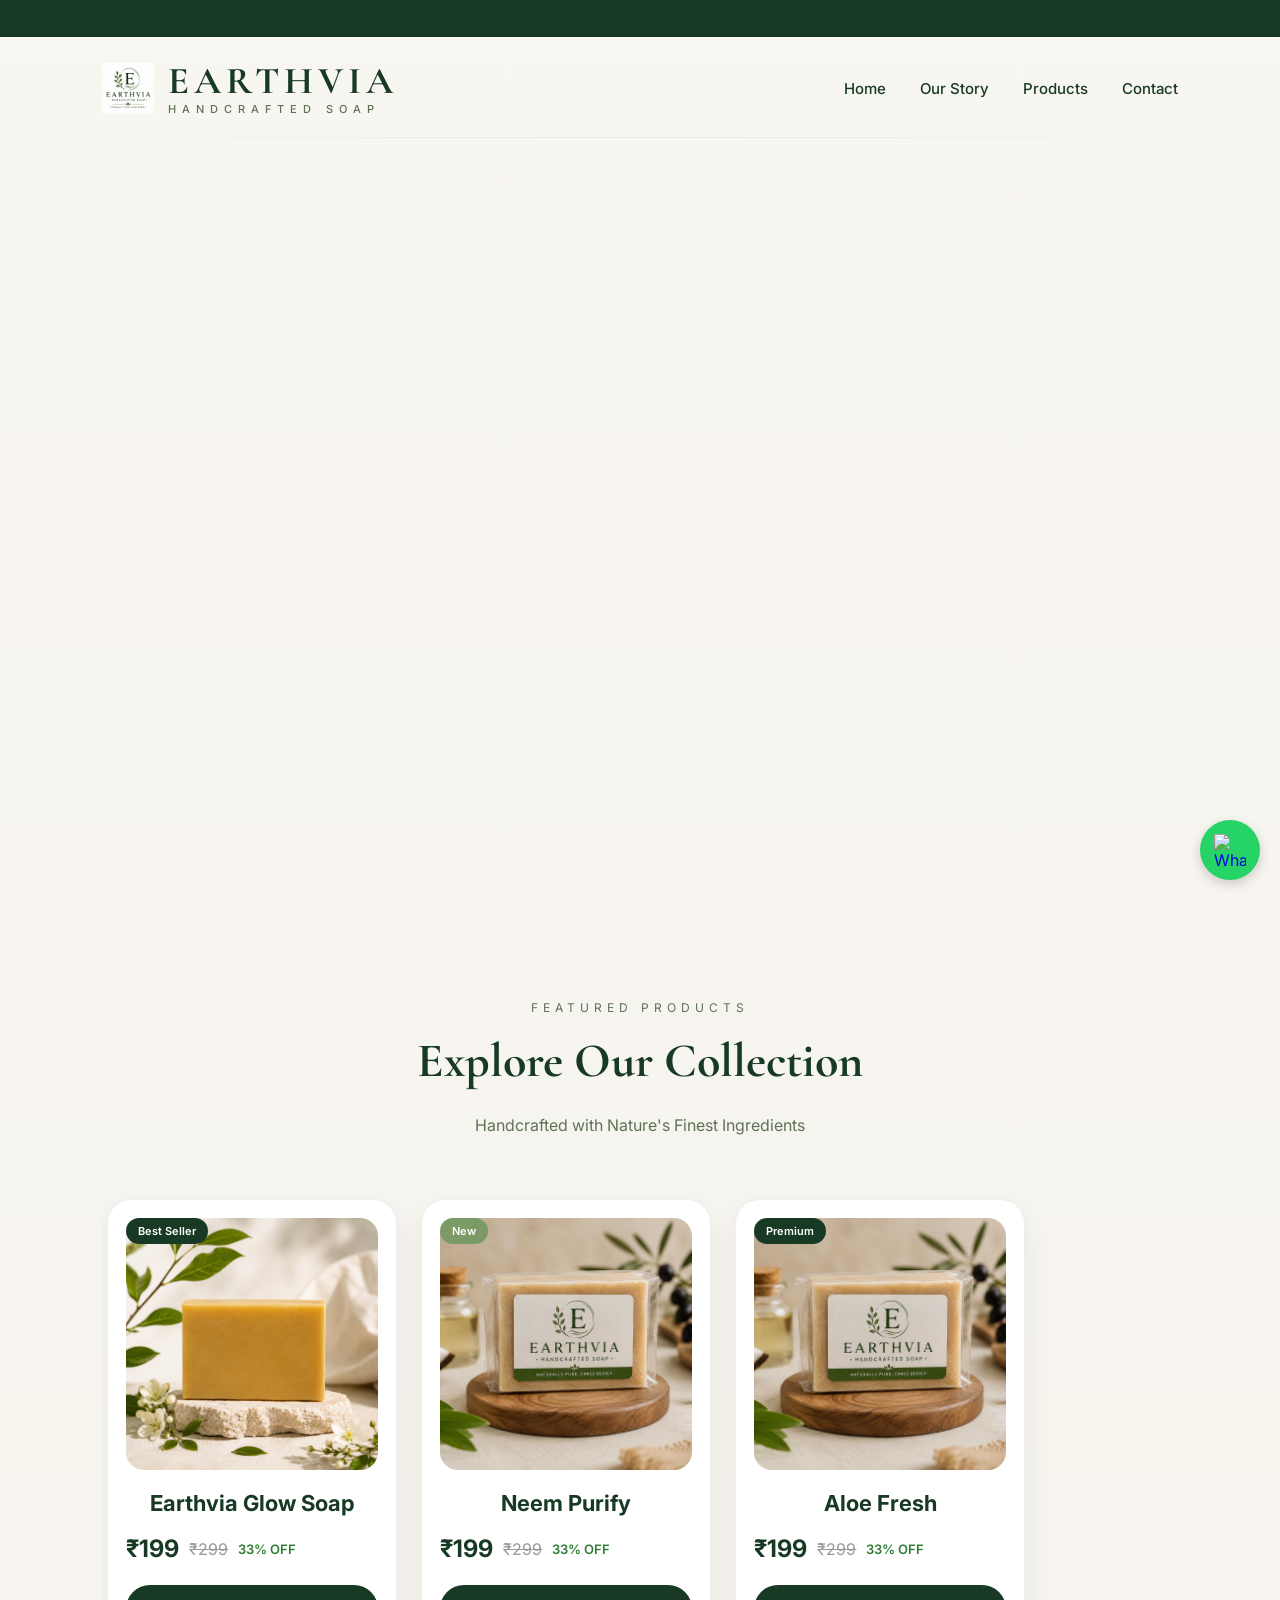
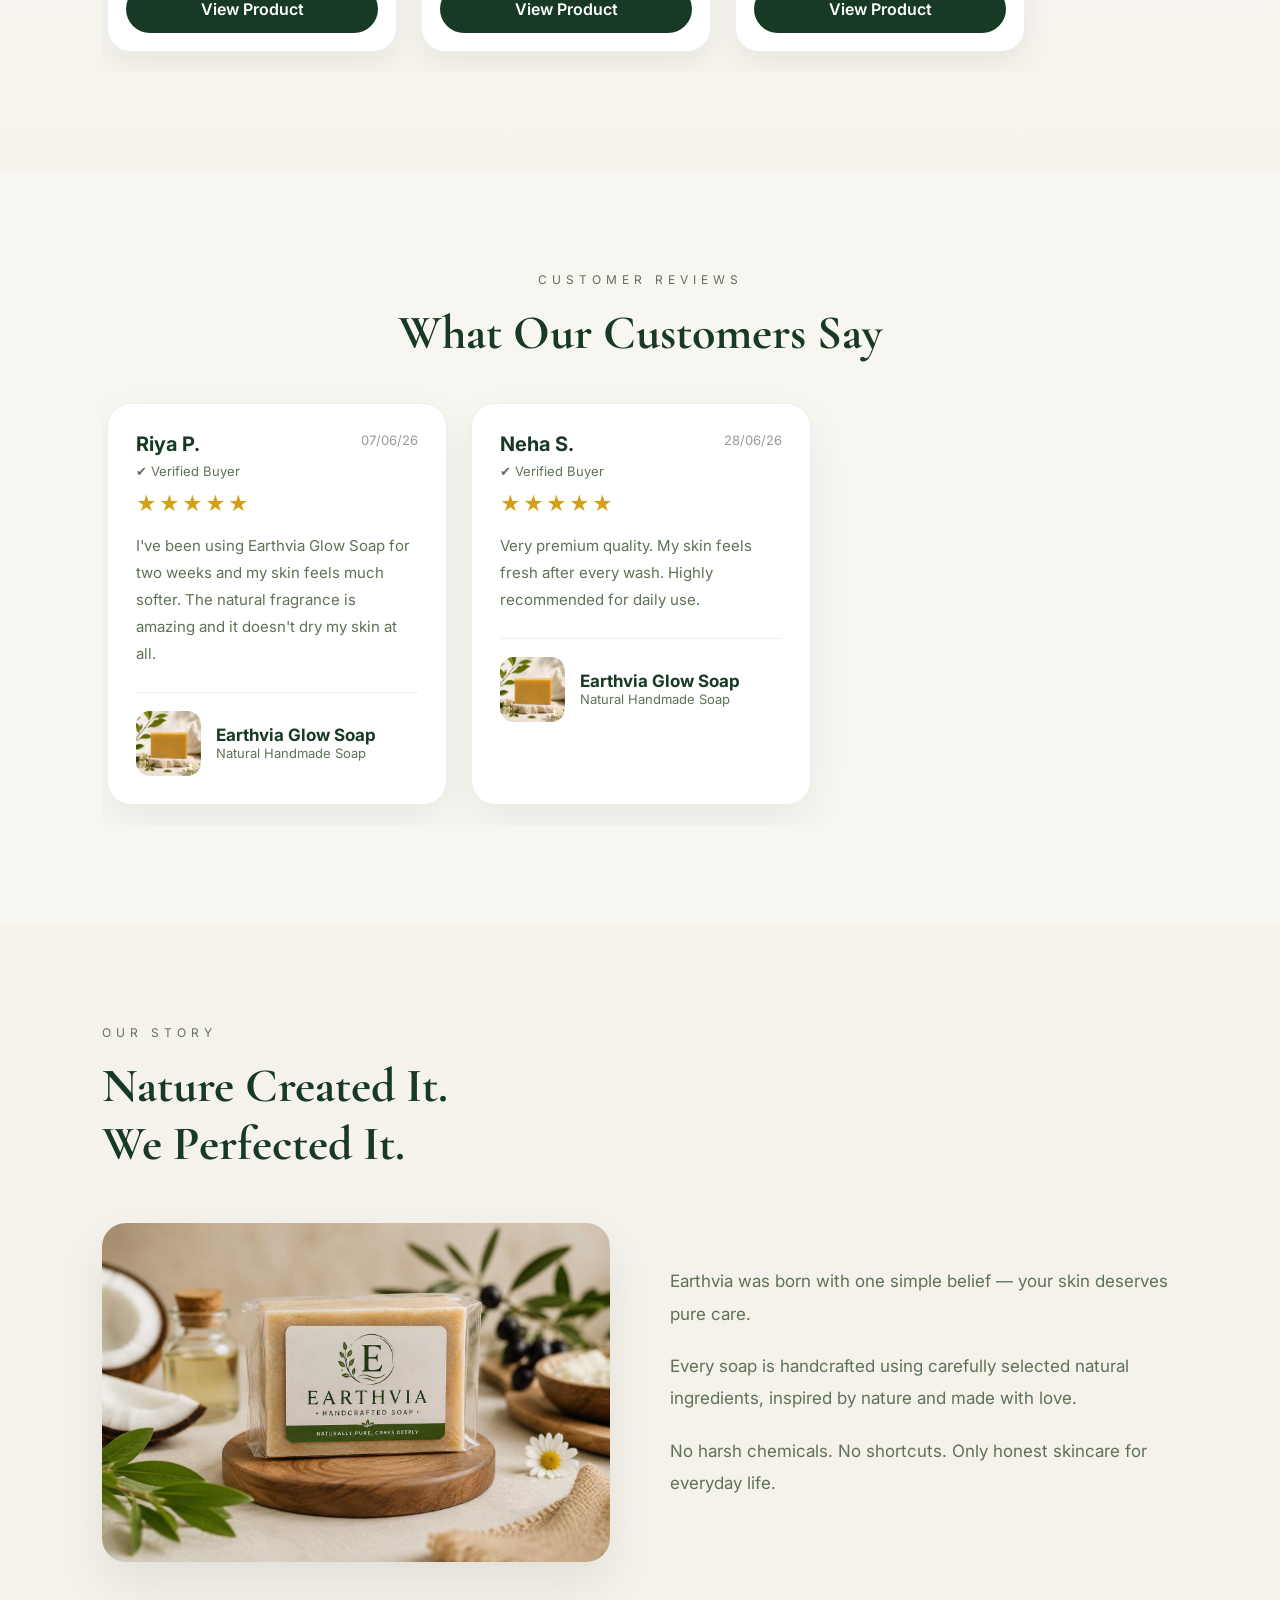
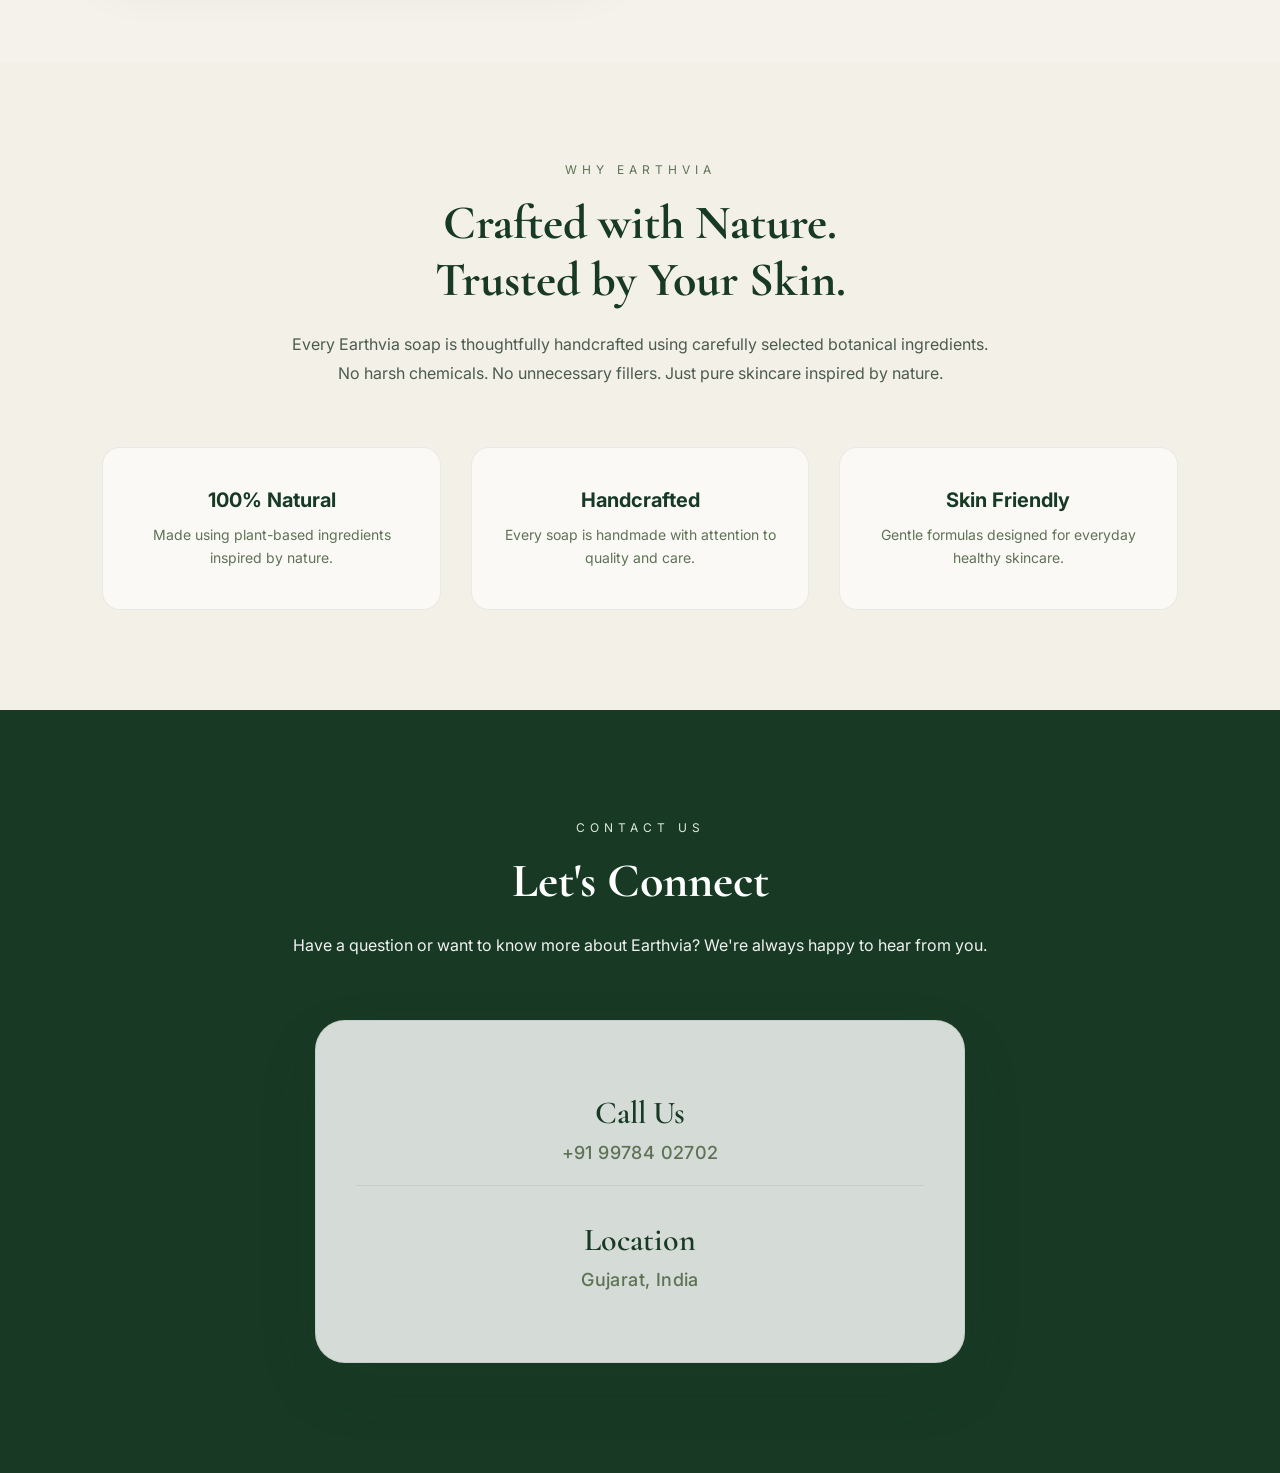
==== commit f3dd1471: "Update index.html" ====
--- a/index.html
+++ b/index.html
@@ -52,11 +52,14 @@
   
 </header>
 
-<section class="hero" id="home">
-
-<img src="hero-banner.png" alt="Earthvia Banner" class="hero-banner">
+<section class="video-hero" id="home">
+
+    <video autoplay muted loop playsinline class="hero-video">
+        <source src="ad.mp4" type="video/mp4">
+    </video>
 
 </section>
+  
   
 <section id="products" class="products">
 
--- a/styless.css
+++ b/styless.css
@@ -15,7 +15,7 @@
 
 /* NAVBAR */
 .navbar{
-position:fixed;
+position:absolute;
 top:40px;
 left:0;
 width:100%;
@@ -23,11 +23,9 @@
 justify-content:space-between;
 align-items:center;
 padding:22px 8%;
-background:rgba(248,246,241,.75);
-backdrop-filter:blur(18px);
-z-index:999;
-border-bottom:1px solid rgba(24,58,37,.08);
-transition:.3s;
+background:transparent;
+backdrop-filter:none;
+border-bottom:none;
 }
 
 /* subtle shadow on scroll feel */
@@ -823,7 +821,7 @@
     width:100%;
     height:100vh;
     overflow:hidden;
-    margin-top:40px;
+    margin-top:0;
 }
 
 .hero-video{
@@ -838,27 +836,6 @@
 /* Navbar transparent on video */
 .video-hero + .brand-values{
     margin-top:0;
-}
-
-body:has(.video-hero) .navbar{
-    background:transparent;
-    backdrop-filter:none;
-    border-bottom:none;
-    box-shadow:none;
-}
-
-body:has(.video-hero) .navbar::after{
-    display:none;
-}
-
-body:has(.video-hero) .logo-text,
-body:has(.video-hero) nav a,
-body:has(.video-hero) .menu-btn{
-    color:#ffffff;
-}
-
-body:has(.video-hero) .logo-text span{
-    color:rgba(255,255,255,.85);
 }
 
 @media(max-width:900px){
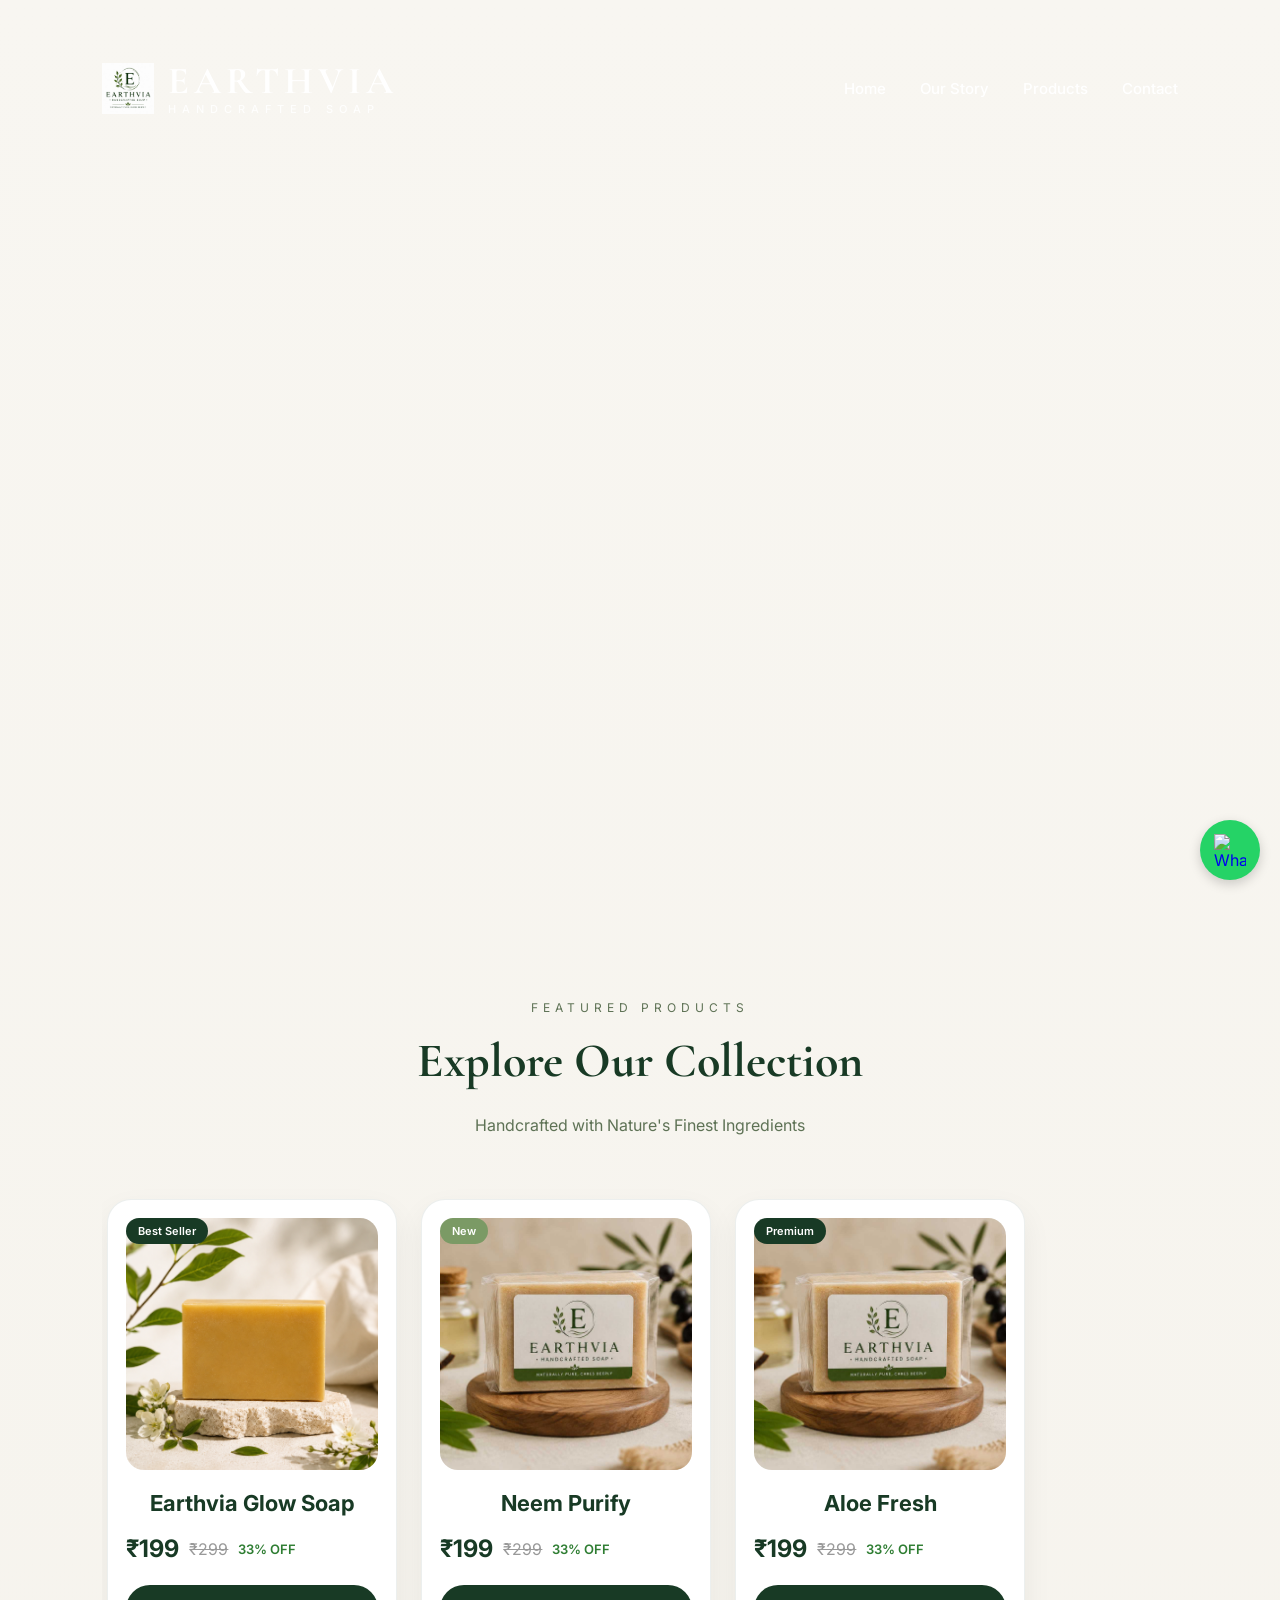
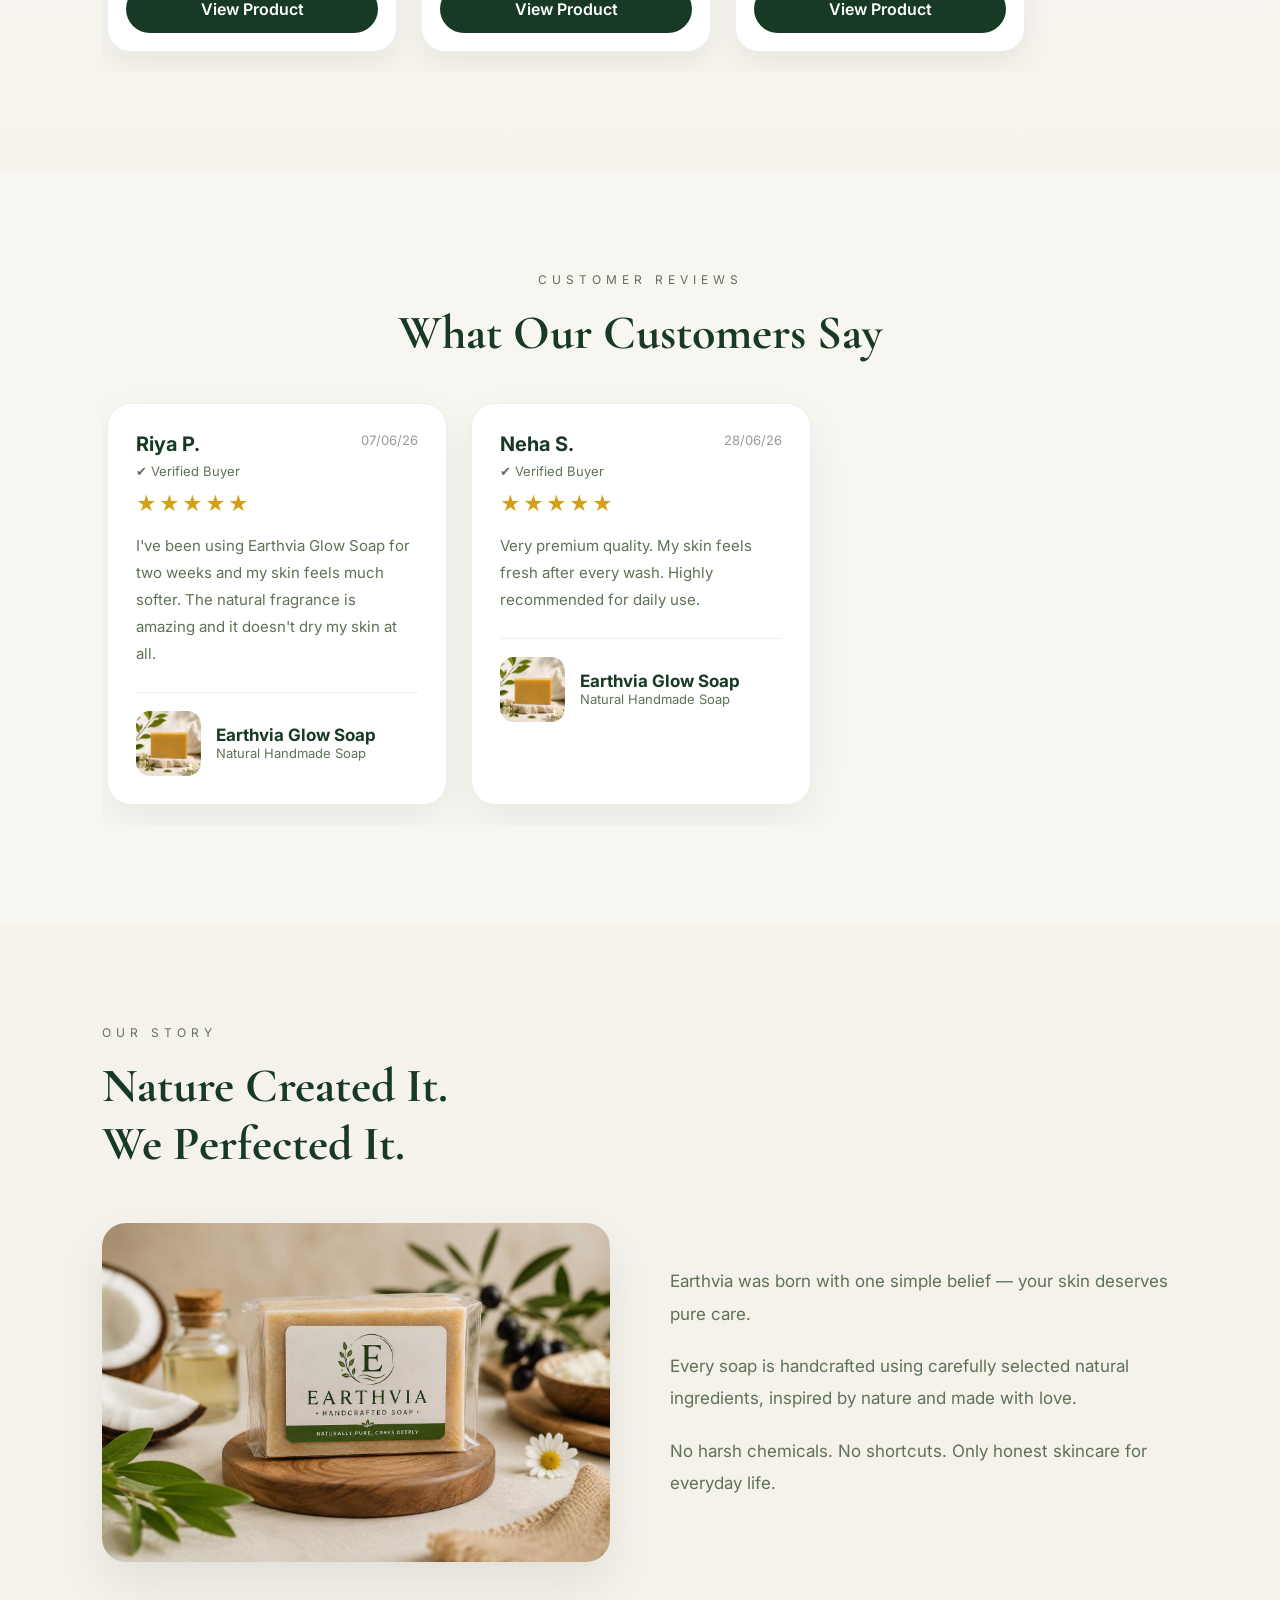
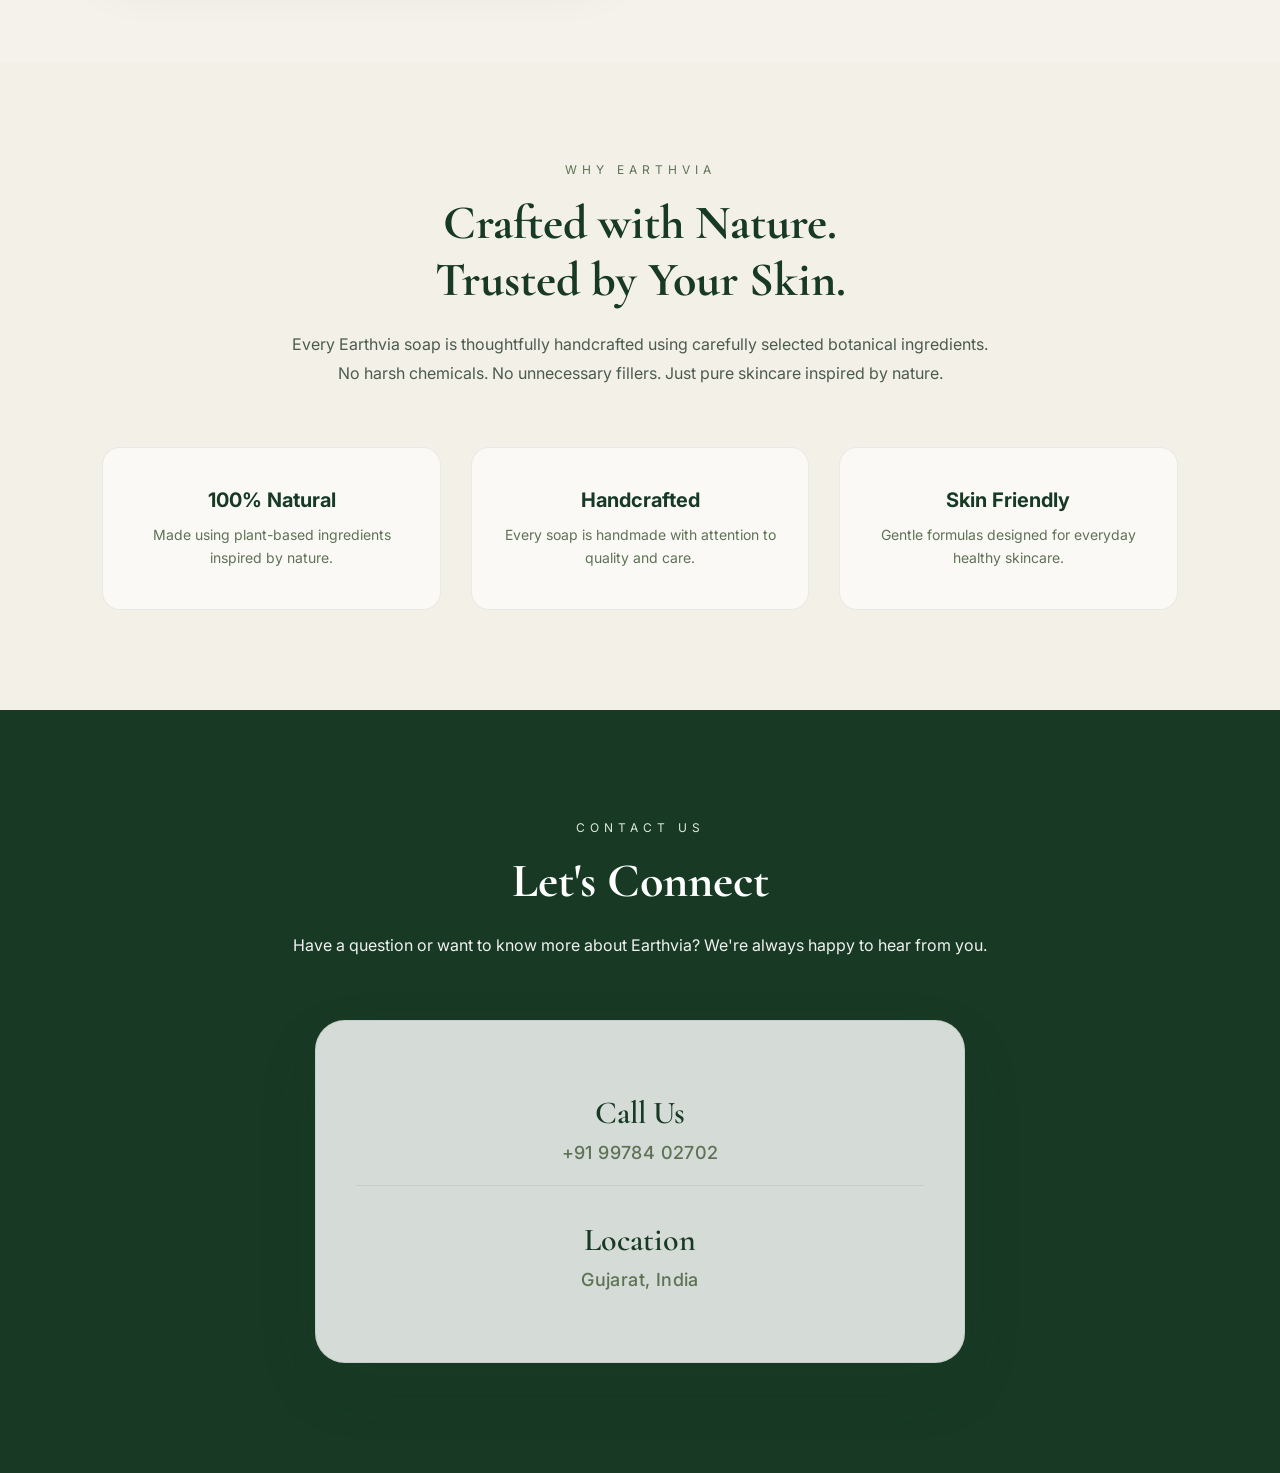
==== commit 194a7d91: "Update index.html" ====
--- a/index.html
+++ b/index.html
@@ -15,11 +15,6 @@
 </head>
 
 <body>
-<div class="top-marquee">
-  <div class="marquee-content">
-    🌿 100% Natural • Handmade with Care • Chemical Free • Premium Quality • Free Delivery Available • Earthvia •
-  </div>
-</div>
 
 <header class="navbar">
 
--- a/styless.css
+++ b/styless.css
@@ -15,8 +15,11 @@
 
 /* NAVBAR */
 .navbar{
-position:absolute;
+position:fixed;
 top:40px;
+left:0;
+width:100%;
+z-index:1000;
 left:0;
 width:100%;
 display:flex;
@@ -26,19 +29,16 @@
 background:transparent;
 backdrop-filter:none;
 border-bottom:none;
-}
+z-index:9999;
+}
+
+
 
 /* subtle shadow on scroll feel */
 .navbar::after{
-content:"";
-position:absolute;
-bottom:-1px;
-left:0;
-width:100%;
-height:1px;
-background:linear-gradient(to right,transparent,#183A25,transparent);
-opacity:.08;
-}
+display:none;
+}
+
 .logo{
 display:flex;
 align-items:center;
@@ -56,7 +56,7 @@
 font-size:38px;
 font-weight:700;
 letter-spacing:5px;
-color:#183A25;
+color:#fff;
 line-height:1;
 }
 
@@ -67,17 +67,18 @@
 letter-spacing:6px;
 margin-top:4px;
 font-weight:500;
-color:#5E7255;
+color:rgba(255,255,255,.85);
 }
 
 nav{
 display:flex;
 gap:34px;
+z-index:9998;
 }
 
 nav a{
 text-decoration:none;
-color:#183A25;
+color:#fff;
 font-weight:500;
 font-size:15px;
 position:relative;
@@ -629,8 +630,13 @@
 display:none;
 font-size:32px;
 cursor:pointer;
-color:#183A25;
-}
+color:#fff;
+}
+.menu-btn{
+z-index:99999;
+position:relative;
+}
+
 
 @media (max-width:900px){
 
@@ -817,6 +823,7 @@
 /* ===== VIDEO HERO ===== */
 
 .video-hero{
+    padding-top:90px;
     position:relative;
     width:100%;
     height:100vh;
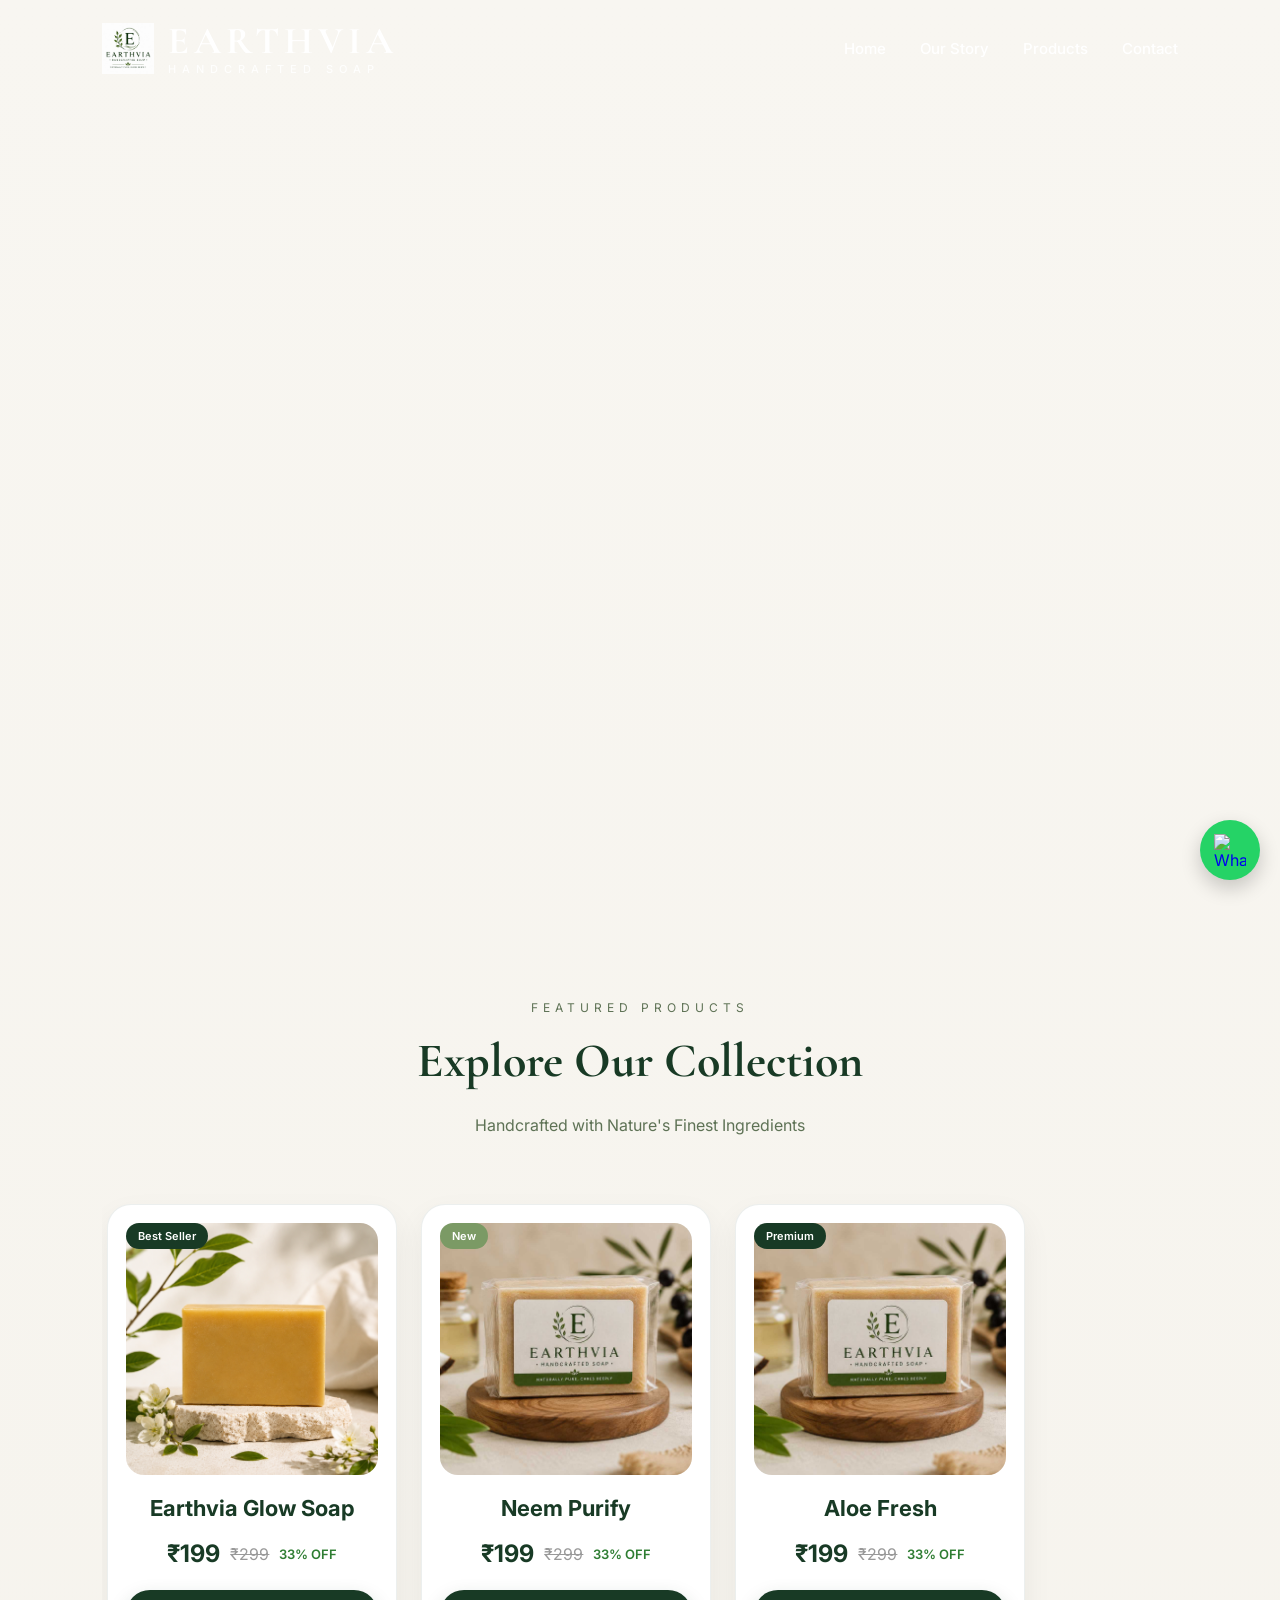
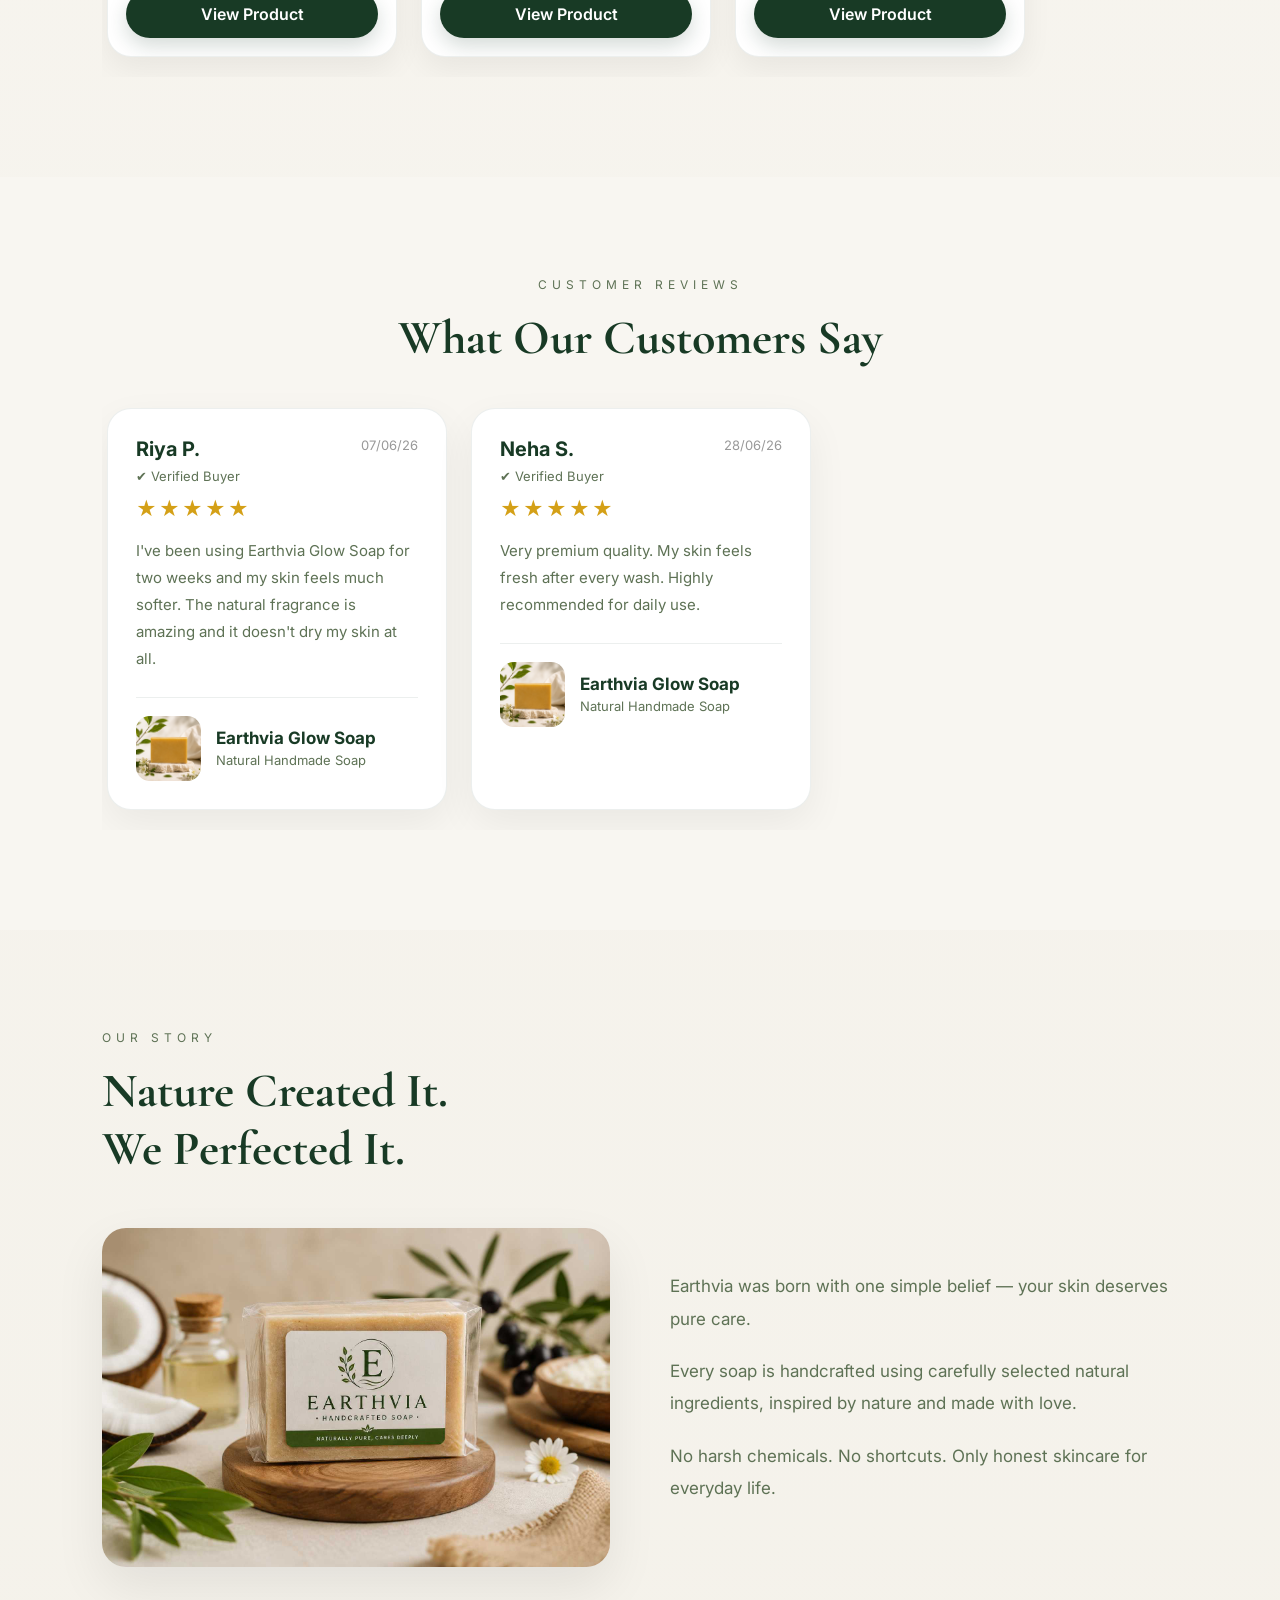
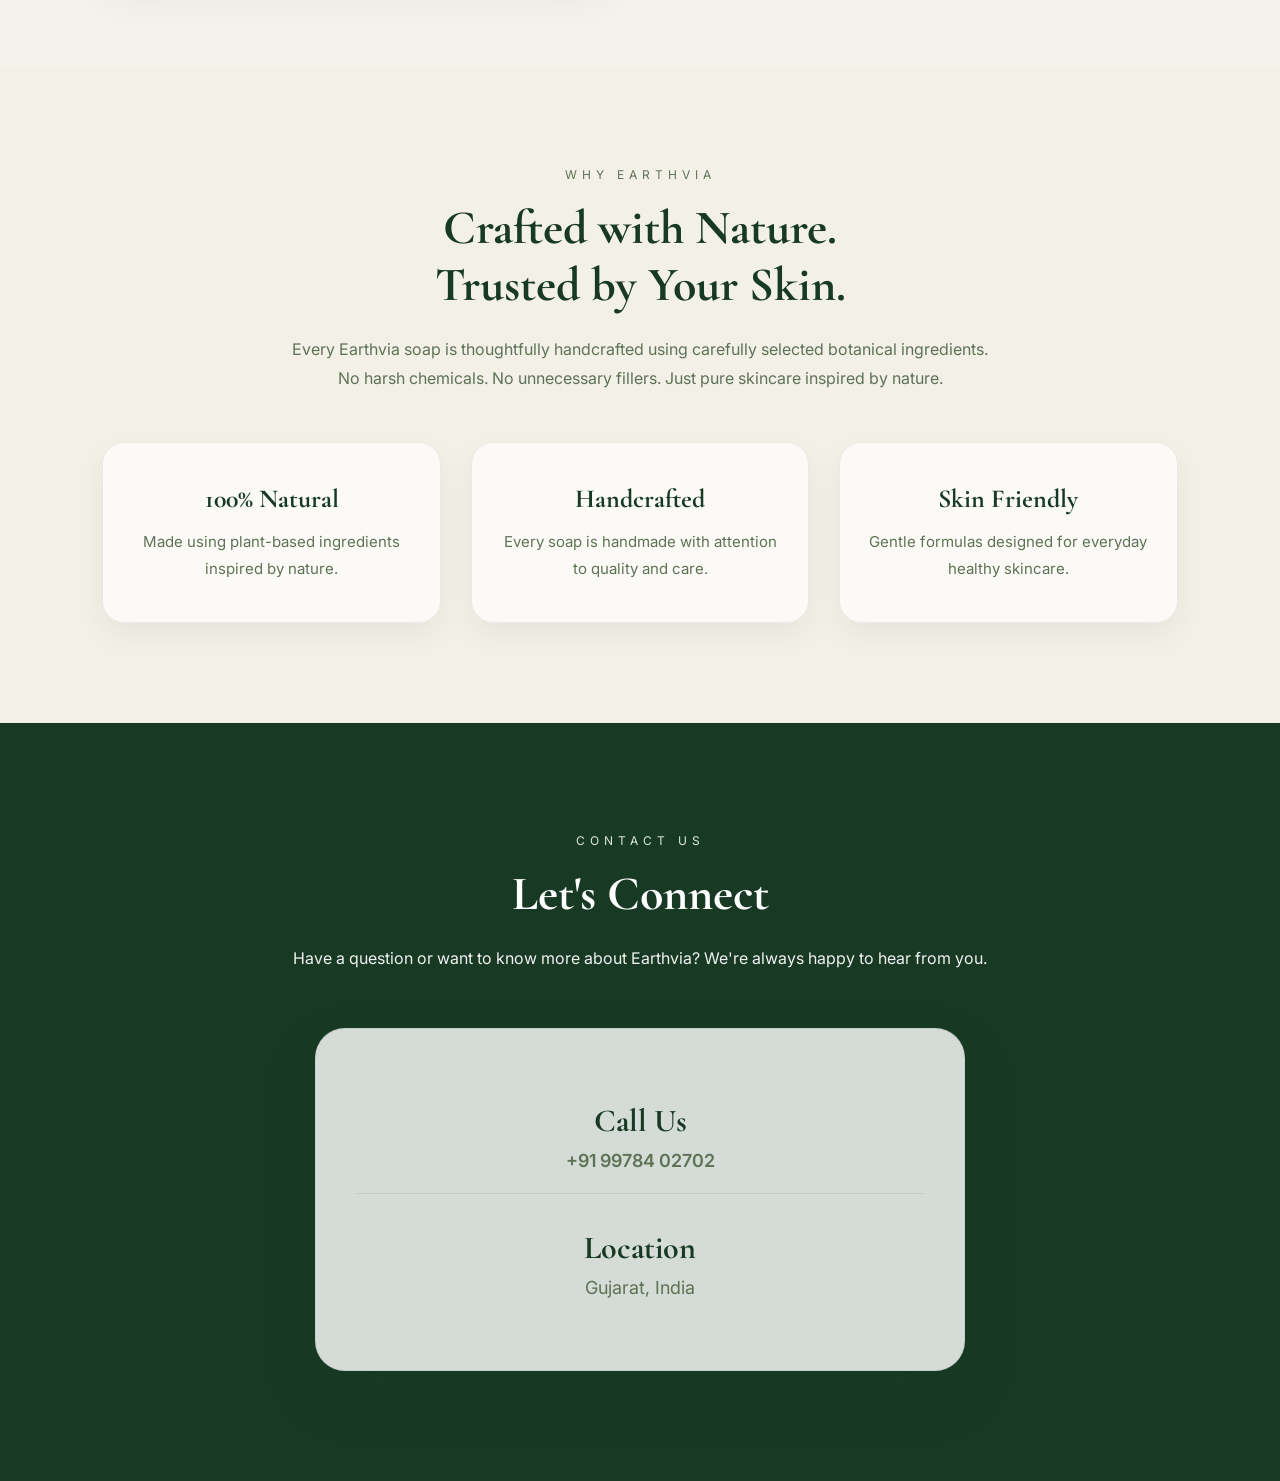
==== commit 578fcc4d: "Update index.html" ====
--- a/index.html
+++ b/index.html
@@ -328,9 +328,25 @@
 
   </a>
   <script>
+
 function toggleMenu() {
   document.querySelector("nav").classList.toggle("active");
 }
+
+const observer = new IntersectionObserver((entries)=>{
+  entries.forEach(entry=>{
+    if(entry.isIntersecting){
+      entry.target.classList.add("show");
+    }
+  });
+},{
+  threshold:0.15
+});
+
+document.querySelectorAll(".fade-up").forEach((el)=>{
+  observer.observe(el);
+});
+
   </script>
   
 </body>
--- a/styless.css
+++ b/styless.css
@@ -1,359 +1,265 @@
+/* ===================================
+   EARTHVIA STYLESHEET
+=================================== */
+
+/* RESET */
+
 *{
-margin:0;
-padding:0;
-box-sizing:border-box;
-scroll-behavior:smooth;
+    margin:0;
+    padding:0;
+    box-sizing:border-box;
+    scroll-behavior:smooth;
 }
 
 body{
-font-family:'Inter',sans-serif;
-background:linear-gradient(180deg,#F8F6F1 0%, #F3F0E8 100%);
-color:#183A25;
--webkit-font-smoothing:antialiased;
-text-rendering:optimizeLegibility;
+    font-family:'Inter',sans-serif;
+    background:linear-gradient(180deg,#F8F6F1 0%,#F3F0E8 100%);
+    color:#183A25;
+    -webkit-font-smoothing:antialiased;
+    text-rendering:optimizeLegibility;
+}
+
+/* TOP MARQUEE */
+
+.top-marquee{
+    position:fixed;
+    top:0;
+    left:0;
+    width:100%;
+    background:#183A25;
+    color:#fff;
+    overflow:hidden;
+    white-space:nowrap;
+    padding:10px 0;
+    font-size:14px;
+    font-weight:500;
+    letter-spacing:2px;
+    z-index:10000;
+}
+
+.marquee-content{
+    display:inline-block;
+    padding-left:100%;
+    animation:marquee 40s linear infinite;
+}
+
+@keyframes marquee{
+    from{
+        transform:translateX(0);
+    }
+    to{
+        transform:translateX(-100%);
+    }
 }
 
 /* NAVBAR */
+
 .navbar{
-position:fixed;
-top:40px;
-left:0;
-width:100%;
-z-index:1000;
-left:0;
-width:100%;
-display:flex;
-justify-content:space-between;
-align-items:center;
-padding:22px 8%;
-background:transparent;
-backdrop-filter:none;
-border-bottom:none;
-z-index:9999;
-}
-
-
-
-/* subtle shadow on scroll feel */
-.navbar::after{
-display:none;
+    position:absolute;
+    top:0;
+    left:0;
+    width:100%;
+    display:flex;
+    justify-content:space-between;
+    align-items:center;
+    padding:22px 8%;
+    background:transparent;
+    z-index:9999;
 }
 
 .logo{
-display:flex;
-align-items:center;
-gap:14px;
+    display:flex;
+    align-items:center;
+    gap:14px;
 }
 
 .logo img{
-width:52px;
-height:52px;
-object-fit:contain;
+    width:52px;
+    height:52px;
+    object-fit:contain;
 }
 
 .logo-text{
-font-family:'Cormorant Garamond',serif;
-font-size:38px;
-font-weight:700;
-letter-spacing:5px;
-color:#fff;
-line-height:1;
+    font-family:'Cormorant Garamond',serif;
+    font-size:38px;
+    font-weight:700;
+    letter-spacing:5px;
+    color:#fff;
+    line-height:1;
 }
 
 .logo-text span{
-display:block;
-font-family:'Inter',sans-serif;
-font-size:11px;
-letter-spacing:6px;
-margin-top:4px;
-font-weight:500;
-color:rgba(255,255,255,.85);
+    display:block;
+    font-family:'Inter',sans-serif;
+    font-size:11px;
+    letter-spacing:6px;
+    margin-top:4px;
+    font-weight:500;
+    color:rgba(255,255,255,.85);
 }
 
 nav{
-display:flex;
-gap:34px;
-z-index:9998;
+    display:flex;
+    gap:34px;
 }
 
 nav a{
-text-decoration:none;
-color:#fff;
-font-weight:500;
-font-size:15px;
-position:relative;
-padding:6px 0;
-transition:.3s;
-}
-
-/* premium hover underline effect */
+    text-decoration:none;
+    color:#fff;
+    font-size:15px;
+    font-weight:500;
+    position:relative;
+    transition:.3s;
+}
+
 nav a::after{
-content:"";
-position:absolute;
-left:0;
-bottom:-2px;
-width:0%;
-height:1px;
-background:#7B9A65;
-transition:.3s;
+    content:"";
+    position:absolute;
+    left:0;
+    bottom:-2px;
+    width:0;
+    height:2px;
+    background:#7B9A65;
+    transition:.3s;
 }
 
 nav a:hover{
-color:#7B9A65;
+    color:#7B9A65;
 }
 
 nav a:hover::after{
-width:100%;
-}
-
-/* HERO */
-/* HERO */
-.hero{
-    padding:130px 0;
-    margin-top:95px;
-    background:none;
-}
-
-.hero-banner{
     width:100%;
-    height:auto;
+}
+
+.menu-btn{
+    display:none;
+    font-size:32px;
+    color:#fff;
+    cursor:pointer;
+    z-index:10001;
+}
+/* ===================================
+   VIDEO HERO
+=================================== */
+
+.video-hero{
+    position:relative;
+    width:100%;
+    height:100vh;
+    overflow:hidden;
+}
+
+.hero-video{
+    position:absolute;
+    inset:0;
+    width:100%;
+    height:100%;
+    object-fit:cover;
+}
+
+/* ===================================
+   GENERAL SECTION
+=================================== */
+
+section{
+    padding:80px 8%;
+    position:relative;
+}
+
+.section-tag{
+    font-size:12px;
+    letter-spacing:5px;
+    color:#5E7255;
+    margin-bottom:18px;
+    text-transform:uppercase;
+}
+
+h2{
+    font-family:'Cormorant Garamond',serif;
+    font-size:48px;
+    line-height:1.2;
+    margin-bottom:20px;
+    color:#183A25;
+}
+
+.section-subtitle,
+.section-description{
+    max-width:700px;
+    margin:0 auto 50px;
+    text-align:center;
+    font-size:16px;
+    line-height:1.8;
+    color:#5E7255;
+}
+
+/* ===================================
+   MOBILE MENU
+=================================== */
+
+@media (max-width:900px){
+
+.menu-btn{
     display:block;
 }
 
-@media (max-width:900px){
-
-.hero{
-    margin-top:85px;
-}
-
-.hero-banner{
+nav{
+    display:none;
+    position:absolute;
+    top:100%;
+    left:0;
     width:100%;
-    height:auto;
-}
-
-}
-
-/* soft vignette overlay for luxury feel */
-.hero::before{
-content:"";
-position:absolute;
-inset:0;
-background:radial-gradient(circle at center,rgba(0,0,0,0) 40%,rgba(0,0,0,.08) 100%);
-}
-
-.hero-content{
-position:relative;
-z-index:2;
-max-width:520px;
-background:rgba(255,255,255,.12);
-backdrop-filter:blur(8px);
-padding:40px;
-border-radius:24px;
-animation:fadeUp 1s ease;
-}
-
-@keyframes fadeUp{
-from{opacity:0; transform:translateY(20px);}
-to{opacity:1; transform:translateY(0);}
-}
-
-.small-title{
-letter-spacing:6px;
-font-size:12px;
-margin-bottom:18px;
-color:#5E7255;
-text-transform:uppercase;
-}
-
-.hero h1{
-font-family:'Cormorant Garamond',serif;
-font-size:74px;
-line-height:1.05;
-margin-bottom:22px;
-font-weight:600;
-}
-
-.hero-text{
-font-size:18px;
-line-height:1.8;
-max-width:680px;
-margin:auto;
-color:#4B5C4D;
-}
-
-.hero-btn{
-display:inline-block;
-margin-top:40px;
-padding:16px 44px;
-background:linear-gradient(135deg,#183A25,#2E5A3A);
-color:#fff;
-text-decoration:none;
-border-radius:999px;
-font-weight:600;
-transition:.35s;
-box-shadow:0 18px 45px rgba(24,58,37,.25);
-position:relative;
-overflow:hidden;
-}
-
-/* premium shine effect */
-.hero-btn::before{
-content:"";
-position:absolute;
-top:0;
-left:-100%;
-width:100%;
-height:100%;
-background:linear-gradient(120deg,transparent,rgba(255,255,255,.25),transparent);
-transition:.6s;
-}
-
-.hero-btn:hover{
-transform:translateY(-4px) scale(1.02);
-}
-
-.hero-btn:hover::before{
-left:100%;
-}
-
-/* MOBILE */
-@media(max-width:900px){
-
-.navbar{
-padding:16px 6%;
-}
-
-nav{
-display:none;
+    background:#F8F6F1;
+    padding:25px 0;
+    flex-direction:column;
+    align-items:center;
+    gap:22px;
+    box-shadow:0 10px 25px rgba(0,0,0,.08);
+}
+
+nav.active{
+    display:flex;
+}
+
+nav a{
+    color:#183A25;
+    font-size:18px;
 }
 
 .logo img{
-width:42px;
-height:42px;
+    width:42px;
+    height:42px;
 }
 
 .logo-text{
-font-size:28px;
-letter-spacing:3px;
+    font-size:28px;
+    letter-spacing:3px;
 }
 
 .logo-text span{
-font-size:9px;
-letter-spacing:4px;
-}
-
-.hero h1{
-font-size:44px;
-}
-
-.hero-text{
-font-size:16px;
-}
-
-.hero-btn{
-padding:14px 34px;
-}
-}
-/* ===== GENERAL SECTIONS ===== */
+    font-size:9px;
+    letter-spacing:4px;
+}
+
+.video-hero{
+    height:75vh;
+}
 
 section{
-padding:100px 8%;
-position:relative;
-}
-
-.section-tag{
-font-size:12px;
-letter-spacing:5px;
-color:#5E7255;
-margin-bottom:18px;
-text-transform:uppercase;
+    padding:70px 6%;
 }
 
 h2{
-font-family:'Cormorant Garamond',serif;
-font-size:48px;
-margin-bottom:20px;
-line-height:1.2;
-color:#183A25;
-}
-
-/* ===== TRUST SECTION ===== */
-
-.trust-section{
-background:#F3F0E8;
-text-align:center;
-}
-
-.section-description{
-max-width:700px;
-margin:0 auto 60px;
-font-size:16px;
-color:#4B5C4D;
-line-height:1.8;
-}
-
-.trust-grid{
-display:grid;
-grid-template-columns:repeat(3,1fr);
-gap:30px;
-margin-top:40px;
-}
-
-.trust-card{
-background:rgba(255,255,255,0.6);
-padding:40px 25px;
-border-radius:18px;
-backdrop-filter:blur(10px);
-border:1px solid rgba(24,58,37,.08);
-transition:.3s;
-}
-
-.trust-card:hover{
-transform:translateY(-8px);
-box-shadow:0 20px 40px rgba(24,58,37,.1);
-}
-
-.trust-card h3{
-font-size:20px;
-margin-bottom:12px;
-color:#183A25;
-}
-
-.trust-card p{
-font-size:14px;
-color:#5E7255;
-line-height:1.6;
-}
-
-/* ===== RESPONSIVE ===== */
-
-@media(max-width:900px){
-
-.trust-grid{
-grid-template-columns:1fr;
-}
-
-h2{
-font-size:34px;
-}
-
-section{
-padding:70px 6%;
-}
-  }
-/* ===== PREMIUM PRODUCTS ===== */
+    font-size:34px;
+}
+
+    }
+/* ===================================
+   PRODUCTS
+=================================== */
 
 .products{
     padding:100px 8%;
     text-align:center;
-}
-
-.section-subtitle{
-    max-width:600px;
-    margin:0 auto 45px;
-    font-size:16px;
-    color:#5E7255;
-    line-height:1.8;
 }
 
 .product-slider{
@@ -380,13 +286,16 @@
     scroll-snap-align:start;
     border:1px solid rgba(24,58,37,.08);
     box-shadow:0 12px 30px rgba(0,0,0,.06);
-    transition:.35s;
+    transition:all .4s ease;
+    overflow:hidden;
 }
 
 .product-card:hover{
-    transform:translateY(-8px);
-    box-shadow:0 22px 45px rgba(24,58,37,.12);
-}
+    transform:translateY(-10px);
+    box-shadow:0 28px 60px rgba(24,58,37,.18);
+    border-color:rgba(123,154,101,.35);
+}
+
 .product-image{
     width:100%;
     aspect-ratio:1/1;
@@ -394,6 +303,7 @@
     border-radius:18px;
     overflow:hidden;
     margin-bottom:20px;
+    cursor:pointer;
 }
 
 .product-image img{
@@ -404,7 +314,7 @@
 }
 
 .product-card:hover .product-image img{
-    transform:scale(1.05);
+    transform:scale(1.08) rotate(1deg);
 }
 
 .product-badge{
@@ -432,6 +342,7 @@
 .price-box{
     display:flex;
     align-items:center;
+    justify-content:center;
     gap:10px;
     flex-wrap:wrap;
     margin-bottom:22px;
@@ -453,406 +364,50 @@
     font-size:13px;
     font-weight:600;
 }
+
 .product-btn{
-    display:block;
-    width:100%;
-    text-align:center;
-    text-decoration:none;
-    background:#183A25;
-    color:#fff;
-    padding:14px 18px;
-    border-radius:999px;
-    font-weight:600;
-    transition:.3s;
-}
-
-.product-btn:hover{
-    background:#2E5A3A;
-    transform:translateY(-2px);
-}
-
-@media(max-width:900px){
-
-    .products{
-        padding:70px 6%;
-    }
-
-    .product-card{
-        min-width:260px;
-        max-width:260px;
-    }
-
-    .product-card h3{
-        font-size:20px;
-    }
-
-    .new-price{
-        font-size:22px;
-    }
-}
-
-
-/* ===== PREMIUM CONTACT ===== */
-.contact{
-background:#183A25;
+display:block;
+width:100%;
 text-align:center;
-padding:110px 8%;
-}
-
-.contact-card{
-max-width:650px;
-margin:55px auto 0;
-padding:50px 40px;
-background:rgba(255,255,255,.82);
-backdrop-filter:blur(18px);
-border-radius:30px;
-border:1px solid rgba(24,58,37,.08);
-box-shadow:0 25px 60px rgba(24,58,37,.12);
-transition:.35s;
-}
-
-.contact-card:hover{
-transform:translateY(-6px);
-box-shadow:0 35px 70px rgba(24,58,37,.15);
-}
-
-.contact-item{
-padding:22px 0;
-}
-
-.contact-item:first-child{
-border-bottom:1px solid rgba(24,58,37,.08);
-margin-bottom:12px;
-}
-
-.contact-item h3{
-font-family:'Cormorant Garamond',serif;
-font-size:32px;
-font-weight:600;
-color:#183A25;
-margin-bottom:10px;
-}
-
-.contact-item p{
-font-size:18px;
-font-weight:500;
-color:#5E7255;
-letter-spacing:.4px;
-}
-
-@media(max-width:900px){
-
-.contact{
-padding:80px 6%;
-}
-
-.contact-card{
-padding:35px 25px;
-}
-
-.contact-item h3{
-font-size:26px;
-}
-
-.contact-item p{
-font-size:16px;
-}
-
-  }
-.top-marquee{
-position:fixed;
-top:0;
-left:0;
-width:100%;
+text-decoration:none;
 background:#183A25;
 color:#fff;
-overflow:hidden;
-white-space:nowrap;
-padding:10px 0;
-font-size:14px;
-font-weight:500;
-letter-spacing:2px;
-z-index:1001;
-}
-.marquee-content{
-display:inline-block;
-padding-left:100%;
-animation:marquee 40s linear infinite;
-}
-
-@keyframes marquee{
-0%{
-transform:translateX(0);
-}
-100%{
-transform:translateX(-100%);
-}
-}
-.contact .section-tag{
-color:#DDE8D9;
-}
-
-.contact h2{
-color:#FFFFFF;
-}
-
-.contact .section-description{
-color:#F1F1F1;
-}
-
-.whatsapp-btn{
-position:fixed;
-right:20px;
-bottom:20px;
-width:60px;
-height:60px;
-background:#25D366;
-border-radius:50%;
-display:flex;
-align-items:center;
-justify-content:center;
-box-shadow:0 4px 12px rgba(0,0,0,.18);
-z-index:9999;
-transition:transform .2s ease;
-}
-
-.whatsapp-btn:hover{
-transform:scale(1.05);
-}
-
-.whatsapp-btn img{
-width:32px;
-height:32px;
-}
-/* ===== MOBILE MENU ===== */
-
-.menu-btn{
-display:none;
-font-size:32px;
-cursor:pointer;
-color:#fff;
-}
-.menu-btn{
-z-index:99999;
-position:relative;
-}
-
-
-@media (max-width:900px){
-
-.menu-btn{
-display:block;
-}
-
-nav{
-display:none;
-position:absolute;
-top:100%;
-left:0;
-width:100%;
-background:#F8F6F1;
-padding:20px 0;
-box-shadow:0 8px 20px rgba(0,0,0,.08);
-}
-
-nav.active{
-display:flex;
-flex-direction:column;
-align-items:center;
-gap:20px;
-}
-
-nav a{
-font-size:18px;
-}
-
-}
-.call-btn{
-color:#5E7255;
-text-decoration:none;
-font-size:18px;
-font-weight:500;
-}
-
-.call-btn:visited{
-color:#5E7255;
-}
-
-.call-btn:hover{
-color:#183A25;
-}
-
-.call-btn:active{
-color:#183A25;
-}
-/* ===== OUR STORY ===== */
-
-.story{
-padding:100px 8%;
-}
-
-.story-content{
-display:flex;
-align-items:center;
-gap:60px;
-margin-top:50px;
-}
-
-.story-image{
-flex:1;
-}
-
-.story-image img{
-width:100%;
-border-radius:24px;
-display:block;
-box-shadow:0 20px 50px rgba(0,0,0,.08);
-}
-
-.story-text{
-flex:1;
-}
-
-.story-text p{
-font-size:17px;
-line-height:1.9;
-color:#5E7255;
-margin-bottom:20px;
+padding:14px 18px;
+border-radius:999px;
+font-weight:600;
+transition:all .35s ease;
+box-shadow:0 8px 20px rgba(24,58,37,.18);
+}
+
+.product-btn:hover{
+background:#2E5A3A;
+transform:translateY(-3px) scale(1.03);
+box-shadow:0 16px 35px rgba(24,58,37,.28);
 }
 
 @media(max-width:900px){
 
-.story-content{
-flex-direction:column;
-}
-
-.story h2,
-.story .section-tag{
-text-align:center;
-}
-
-.story-text{
-text-align:center;
-}
-
-}
-/* ===== OUR STORY PAGE HERO ===== */
-
-.story-hero{
-    padding:140px 8% 80px;
-    text-align:center;
-    max-width:900px;
-    margin:auto;
-}
-
-.story-hero h1{
-    font-family:'Cormorant Garamond',serif;
-    font-size:64px;
-    line-height:1.1;
-    color:#183A25;
-    margin:15px 0 25px;
-}
-
-.story-intro{
-    max-width:700px;
-    margin:auto;
-    font-size:18px;
-    line-height:1.8;
-    color:#5E7255;
-}
-
-@media(max-width:900px){
-
-.story-hero{
-    padding:120px 6% 60px;
-}
-
-.story-hero h1{
-    font-size:42px;
-}
-
-.story-intro{
-    font-size:16px;
-}
-
-}
-/* ===== BRAND VALUES ===== */
-
-.brand-values{
-    display:grid;
-    grid-template-columns:repeat(3,1fr);
-    gap:30px;
-    padding:30px 8% 80px;
-}
-
-.value-card{
-    background:#fff;
-    border-radius:22px;
-    padding:35px 25px;
-    text-align:center;
-    border:1px solid rgba(24,58,37,.08);
-    box-shadow:0 12px 30px rgba(0,0,0,.05);
-    transition:.35s;
-}
-
-.value-card:hover{
-    transform:translateY(-8px);
-    box-shadow:0 22px 45px rgba(24,58,37,.12);
-}
-
-.value-card h3{
-    font-size:24px;
-    margin-bottom:15px;
-    color:#183A25;
-}
-
-.value-card p{
-    font-size:15px;
-    line-height:1.7;
-    color:#5E7255;
-}
-
-@media(max-width:900px){
-
-.brand-values{
-    grid-template-columns:1fr;
-    padding:20px 6% 60px;
-}
-
-}
-/* ===== VIDEO HERO ===== */
-
-.video-hero{
-    padding-top:90px;
-    position:relative;
-    width:100%;
-    height:100vh;
-    overflow:hidden;
-    margin-top:0;
-}
-
-.hero-video{
-    position:absolute;
-    top:0;
-    left:0;
-    width:100%;
-    height:100%;
-    object-fit:cover;
-}
-
-/* Navbar transparent on video */
-.video-hero + .brand-values{
-    margin-top:0;
-}
-
-@media(max-width:900px){
-
-.video-hero{
-    height:75vh;
-}
-
-}
-/* ===== CUSTOMER REVIEWS ===== */
+.products{
+    padding:70px 6%;
+}
+
+.product-card{
+    min-width:260px;
+    max-width:260px;
+}
+
+.product-card h3{
+    font-size:20px;
+}
+
+.new-price{
+    font-size:22px;
+}
+
+    }
+/* ===================================
+   CUSTOMER REVIEWS
+=================================== */
 
 .reviews{
     padding:100px 8%;
@@ -865,8 +420,8 @@
     gap:24px;
     overflow-x:auto;
     scroll-snap-type:x mandatory;
+    scrollbar-width:none;
     padding:20px 5px;
-    scrollbar-width:none;
 }
 
 .review-slider::-webkit-scrollbar{
@@ -918,8 +473,8 @@
 .stars{
     color:#D4A017;
     font-size:20px;
+    letter-spacing:2px;
     margin-bottom:16px;
-    letter-spacing:2px;
 }
 
 .review-text{
@@ -940,14 +495,15 @@
 .review-product img{
     width:65px;
     height:65px;
+    object-fit:cover;
     border-radius:14px;
-    object-fit:cover;
     background:#F8F6F1;
 }
 
 .review-product h4{
     font-size:17px;
     color:#183A25;
+    margin-bottom:4px;
 }
 
 .review-product p{
@@ -956,14 +512,381 @@
 }
 
 @media(max-width:900px){
+
+.reviews{
+    padding:70px 6%;
+}
 
 .review-card{
     min-width:300px;
     max-width:300px;
 }
 
-.reviews{
+}
+/* ===================================
+   OUR STORY
+=================================== */
+
+.story{
+    padding:100px 8%;
+}
+
+.story-content{
+    display:flex;
+    align-items:center;
+    gap:60px;
+    margin-top:50px;
+}
+
+.story-image{
+    flex:1;
+}
+
+.story-image img{
+    width:100%;
+    display:block;
+    border-radius:24px;
+    box-shadow:0 20px 50px rgba(0,0,0,.08);
+}
+
+.story-text{
+    flex:1;
+}
+
+.story-text p{
+    font-size:17px;
+    line-height:1.9;
+    color:#5E7255;
+    margin-bottom:20px;
+}
+
+@media(max-width:900px){
+
+.story{
     padding:70px 6%;
 }
 
-}
+.story-content{
+    flex-direction:column;
+    gap:35px;
+}
+
+.story h2,
+.story .section-tag,
+.story-text{
+    text-align:center;
+}
+
+.story-text p{
+    font-size:16px;
+}
+
+.story-image img{
+    border-radius:20px;
+}
+
+}
+
+/* ===================================
+   OUR STORY PAGE
+=================================== */
+
+.story-hero{
+    max-width:900px;
+    margin:auto;
+    padding:140px 8% 80px;
+    text-align:center;
+}
+
+.story-hero h1{
+    font-family:'Cormorant Garamond',serif;
+    font-size:64px;
+    line-height:1.1;
+    color:#183A25;
+    margin:15px 0 25px;
+}
+
+.story-intro{
+    max-width:700px;
+    margin:auto;
+    font-size:18px;
+    line-height:1.8;
+    color:#5E7255;
+}
+
+@media(max-width:900px){
+
+.story-hero{
+    padding:120px 6% 60px;
+}
+
+.story-hero h1{
+    font-size:42px;
+}
+
+.story-intro{
+    font-size:16px;
+}
+
+}
+/* ===================================
+   BRAND VALUES
+=================================== */
+
+.brand-values{
+    display:grid;
+    grid-template-columns:repeat(3,1fr);
+    gap:30px;
+    padding:30px 8% 80px;
+}
+
+.value-card{
+    background:#fff;
+    border-radius:22px;
+    padding:35px 25px;
+    text-align:center;
+    border:1px solid rgba(24,58,37,.08);
+    box-shadow:0 12px 30px rgba(0,0,0,.05);
+    transition:.35s;
+}
+
+.value-card:hover{
+    transform:translateY(-8px);
+    box-shadow:0 22px 45px rgba(24,58,37,.12);
+}
+
+.value-card h3{
+    font-size:24px;
+    color:#183A25;
+    margin-bottom:15px;
+}
+
+.value-card p{
+    font-size:15px;
+    line-height:1.7;
+    color:#5E7255;
+}
+
+@media(max-width:900px){
+
+.brand-values{
+    grid-template-columns:1fr;
+    padding:20px 6% 60px;
+}
+
+    }
+/* ===================================
+   WHY EARTHVIA
+=================================== */
+
+.trust-section{
+    background:#F3F0E8;
+    text-align:center;
+    padding:100px 8%;
+}
+
+.trust-container{
+    max-width:1200px;
+    margin:auto;
+}
+
+.trust-grid{
+    display:grid;
+    grid-template-columns:repeat(3,1fr);
+    gap:30px;
+    margin-top:45px;
+}
+
+.trust-card{
+    background:rgba(255,255,255,.65);
+    backdrop-filter:blur(10px);
+    border:1px solid rgba(24,58,37,.08);
+    border-radius:22px;
+    padding:40px 28px;
+    transition:.35s;
+    box-shadow:0 12px 30px rgba(0,0,0,.05);
+}
+
+.trust-card:hover{
+    transform:translateY(-8px);
+    box-shadow:0 22px 45px rgba(24,58,37,.12);
+}
+
+.trust-card h3{
+    font-family:'Cormorant Garamond',serif;
+    font-size:26px;
+    color:#183A25;
+    margin-bottom:14px;
+}
+
+.trust-card p{
+    font-size:15px;
+    line-height:1.8;
+    color:#5E7255;
+}
+
+@media(max-width:900px){
+
+.trust-section{
+    padding:70px 6%;
+}
+
+.trust-grid{
+    grid-template-columns:1fr;
+    gap:22px;
+}
+
+.trust-card{
+    padding:32px 24px;
+}
+
+.trust-card h3{
+    font-size:24px;
+}
+    
+ }
+/* ===================================
+   CONTACT
+=================================== */
+
+.contact{
+    background:#183A25;
+    text-align:center;
+    padding:110px 8%;
+}
+
+.contact .section-tag{
+    color:#DDE8D9;
+}
+
+.contact h2{
+    color:#fff;
+}
+
+.contact .section-description{
+    color:#F1F1F1;
+}
+
+.contact-card{
+    max-width:650px;
+    margin:55px auto 0;
+    padding:50px 40px;
+    background:rgba(255,255,255,.82);
+    backdrop-filter:blur(18px);
+    border-radius:30px;
+    border:1px solid rgba(24,58,37,.08);
+    box-shadow:0 25px 60px rgba(24,58,37,.12);
+    transition:.35s;
+}
+
+.contact-card:hover{
+    transform:translateY(-6px);
+    box-shadow:0 35px 70px rgba(24,58,37,.15);
+}
+
+.contact-item{
+    padding:22px 0;
+}
+
+.contact-item:first-child{
+    border-bottom:1px solid rgba(24,58,37,.08);
+    margin-bottom:12px;
+}
+
+.contact-item h3{
+    font-family:'Cormorant Garamond',serif;
+    font-size:32px;
+    color:#183A25;
+    margin-bottom:10px;
+}
+
+.contact-item p{
+    font-size:18px;
+    color:#5E7255;
+}
+
+.call-btn{
+    color:#5E7255;
+    text-decoration:none;
+    font-weight:600;
+}
+
+.call-btn:hover{
+    color:#183A25;
+}
+
+/* ===================================
+   WHATSAPP BUTTON
+=================================== */
+
+.whatsapp-btn{
+    position:fixed;
+    right:20px;
+    bottom:20px;
+    width:60px;
+    height:60px;
+    border-radius:50%;
+    background:#25D366;
+    display:flex;
+    align-items:center;
+    justify-content:center;
+    box-shadow:0 8px 20px rgba(0,0,0,.2);
+    z-index:9999;
+    transition:.3s;
+}
+
+.whatsapp-btn:hover{
+    transform:scale(1.08);
+}
+
+.whatsapp-btn img{
+    width:32px;
+    height:32px;
+}
+
+/* ===================================
+   FINAL RESPONSIVE
+=================================== */
+
+@media(max-width:900px){
+
+.contact{
+    padding:80px 6%;
+}
+
+.contact-card{
+    padding:35px 24px;
+}
+
+.contact-item h3{
+    font-size:26px;
+}
+.contact-item p{
+    font-size:16px;
+}
+
+.whatsapp-btn{
+    width:56px;
+    height:56px;
+    right:16px;
+    bottom:16px;
+}
+
+.whatsapp-btn img{
+    width:30px;
+    height:30px;
+}
+
+}
+/* ===== SCROLL ANIMATION ===== */
+
+.fade-up{
+    opacity:0;
+    transform:translateY(60px);
+    transition:all .8s ease;
+}
+
+.fade-up.show{
+    opacity:1;
+    transform:translateY(0);
+}
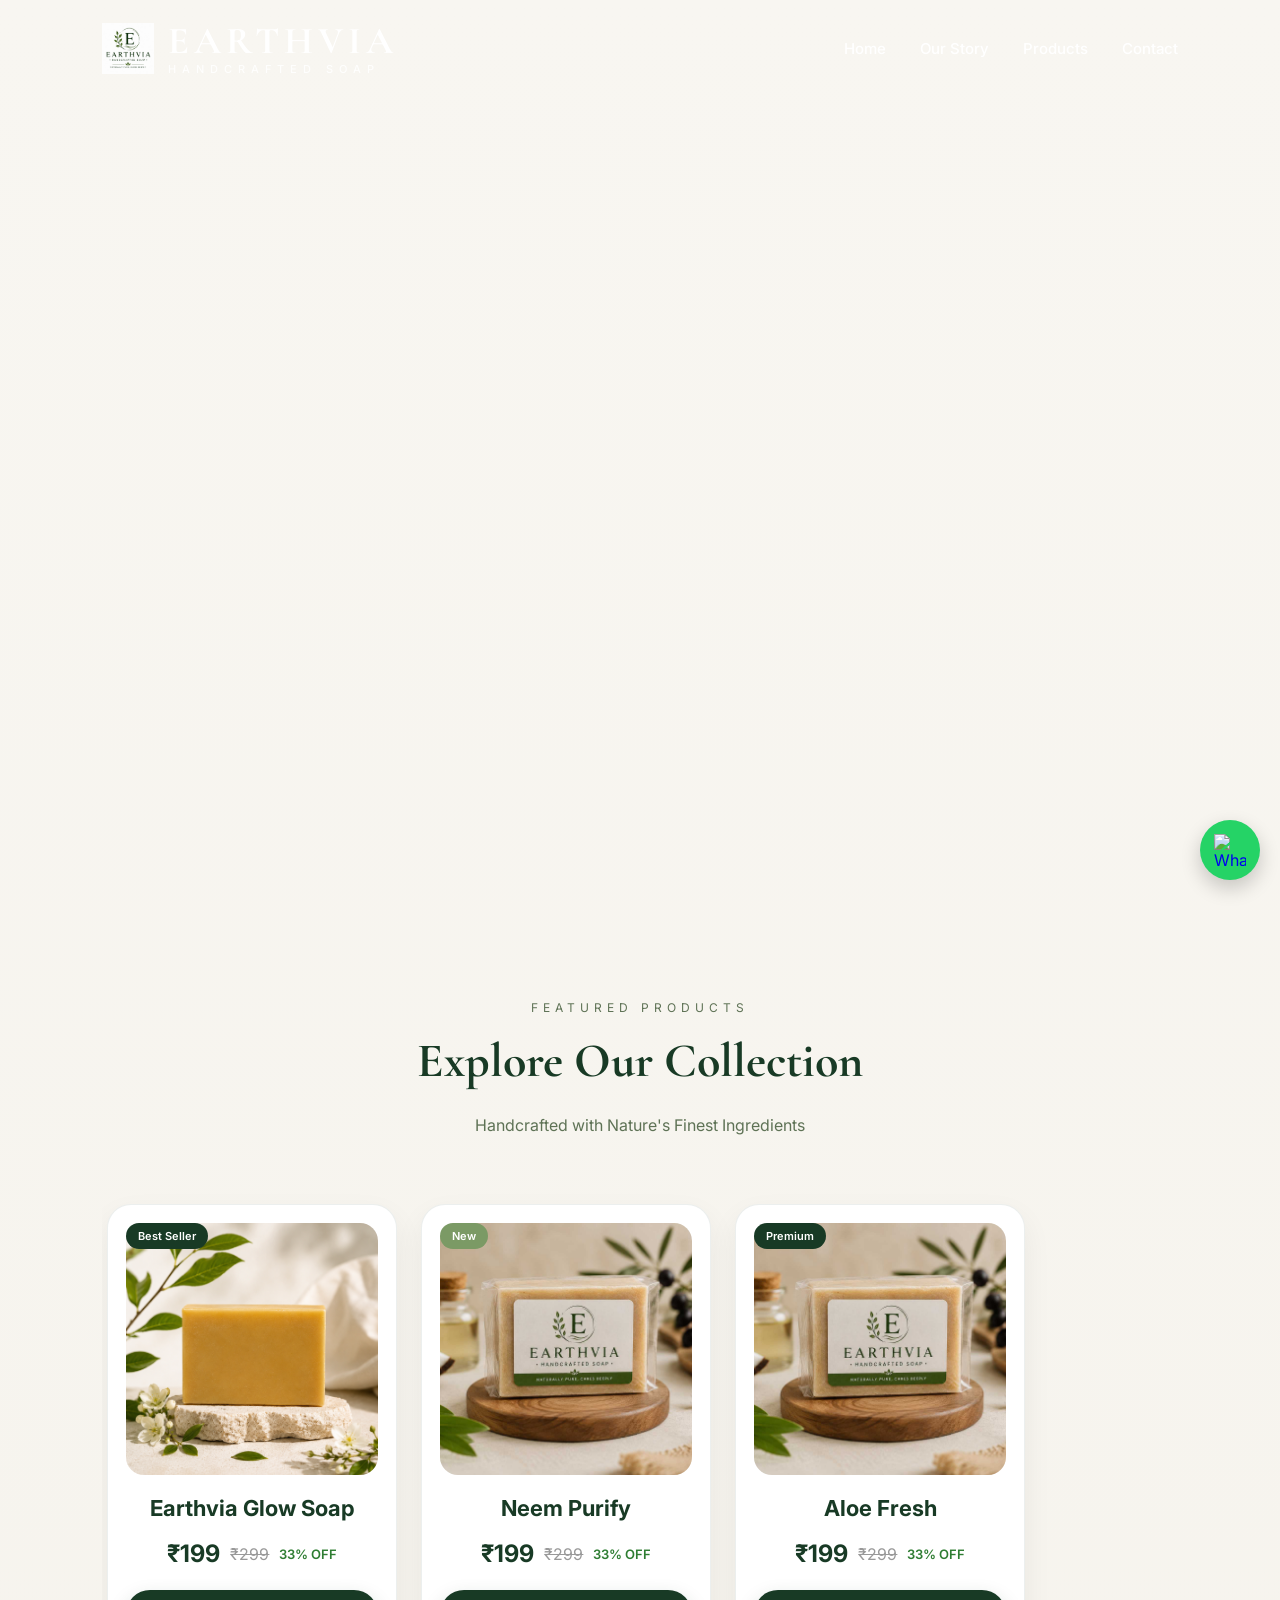
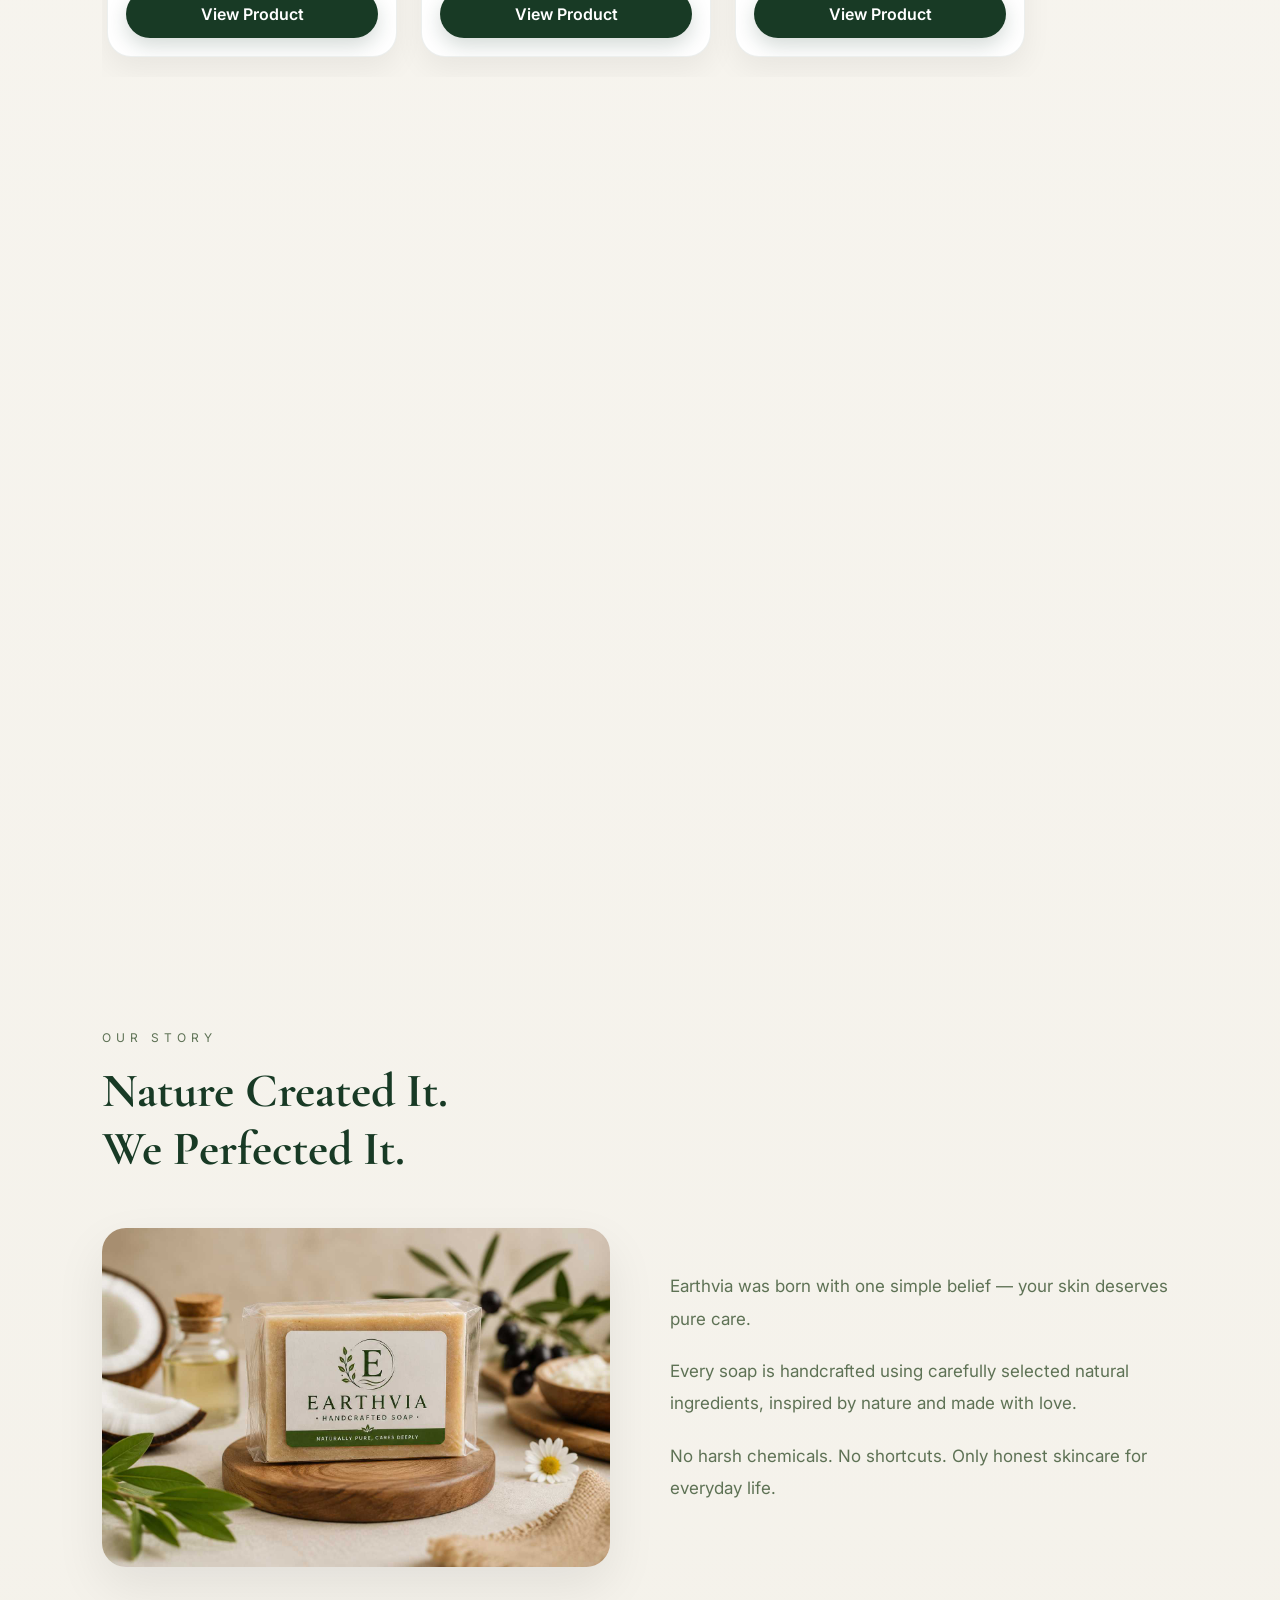
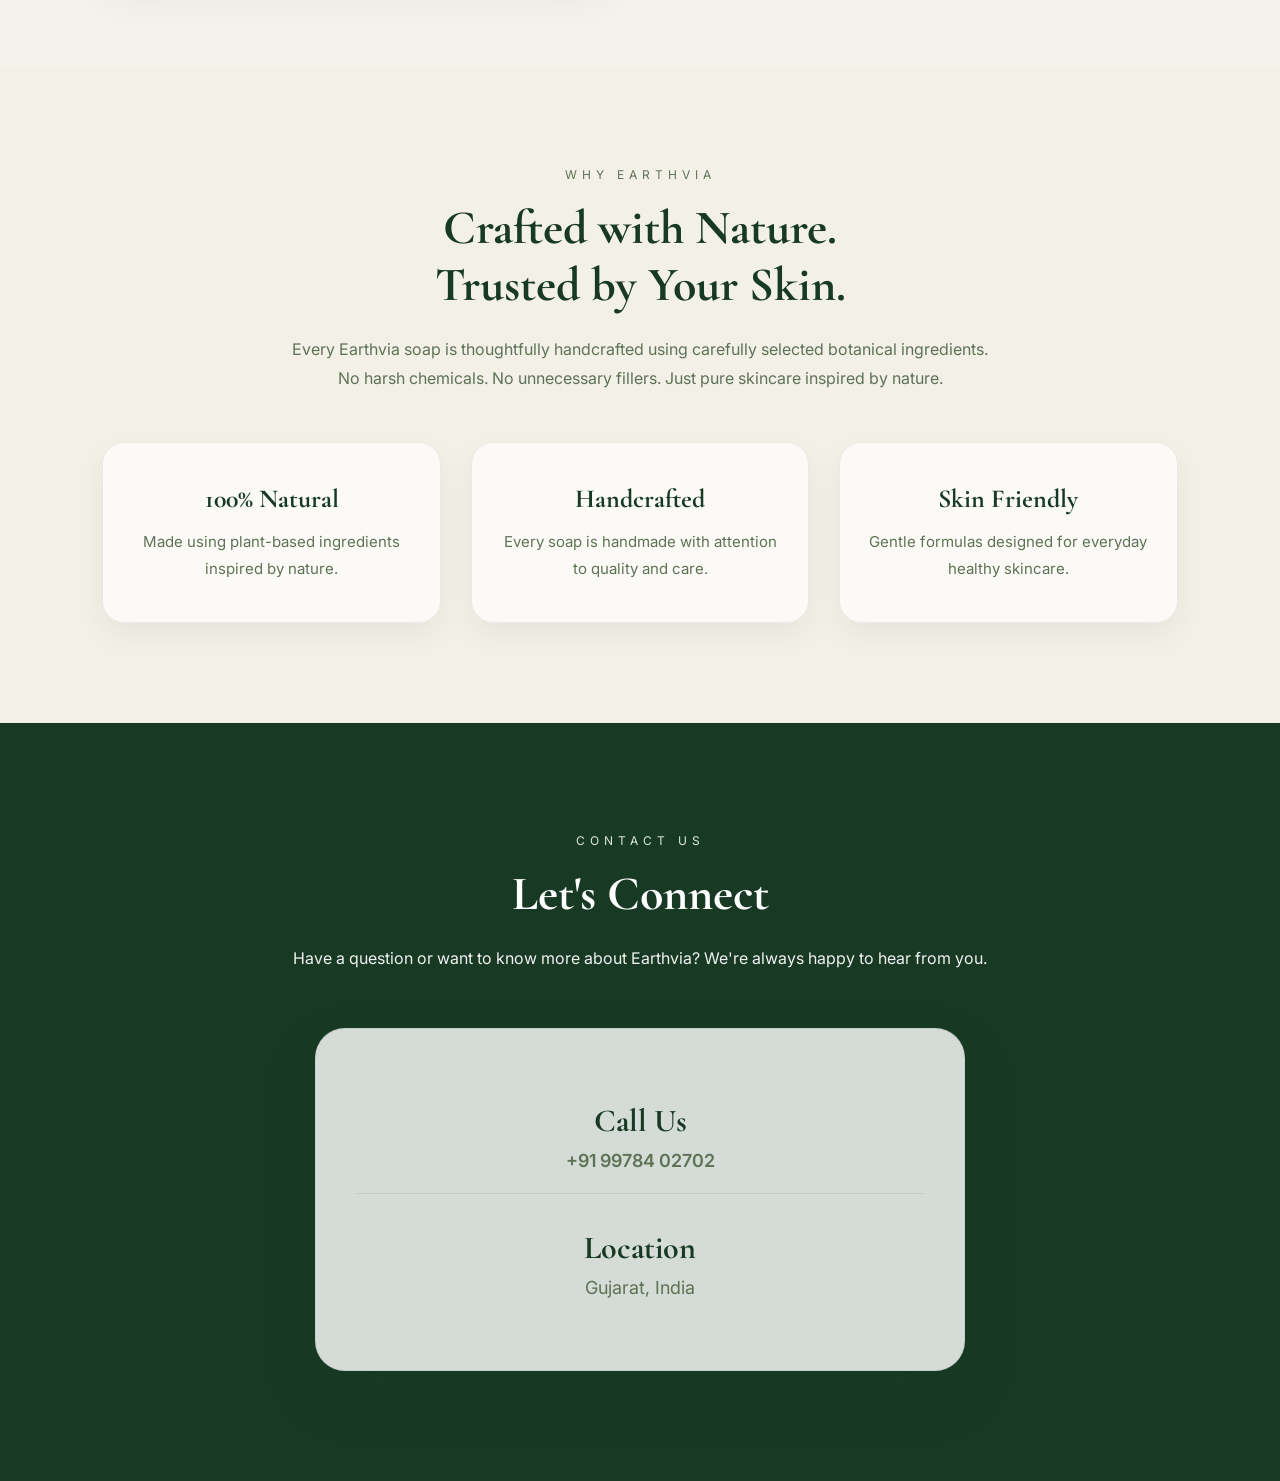
==== commit d4bf7dcf: "Update index.html" ====
--- a/index.html
+++ b/index.html
@@ -56,7 +56,7 @@
 </section>
   
   
-<section id="products" class="products">
+<section id="products" class="products fade-up">
 
     <p class="section-tag">FEATURED PRODUCTS</p>
 
@@ -134,7 +134,7 @@
     </div>
 
 </section>
-  <section class="reviews">
+  <section class="reviews fade-up">
 
 <p class="section-tag">CUSTOMER REVIEWS</p>
 
@@ -214,7 +214,7 @@
 
   </section>
   
-  <section id="story" class="story">
+  <section id="story" class="story fade-up">
 
 <p class="section-tag">OUR STORY</p>
 
@@ -248,7 +248,7 @@
 
   </section>
 
-<section class="trust-section">
+<section class="trust-section fade-up">
 
 <div class="trust-container">
 
@@ -288,7 +288,7 @@
 
 </section>
   
-  <section id="contact" class="contact">
+  <section id="contact" class="contact fade-up">
 
 <p class="section-tag">CONTACT US</p>
 
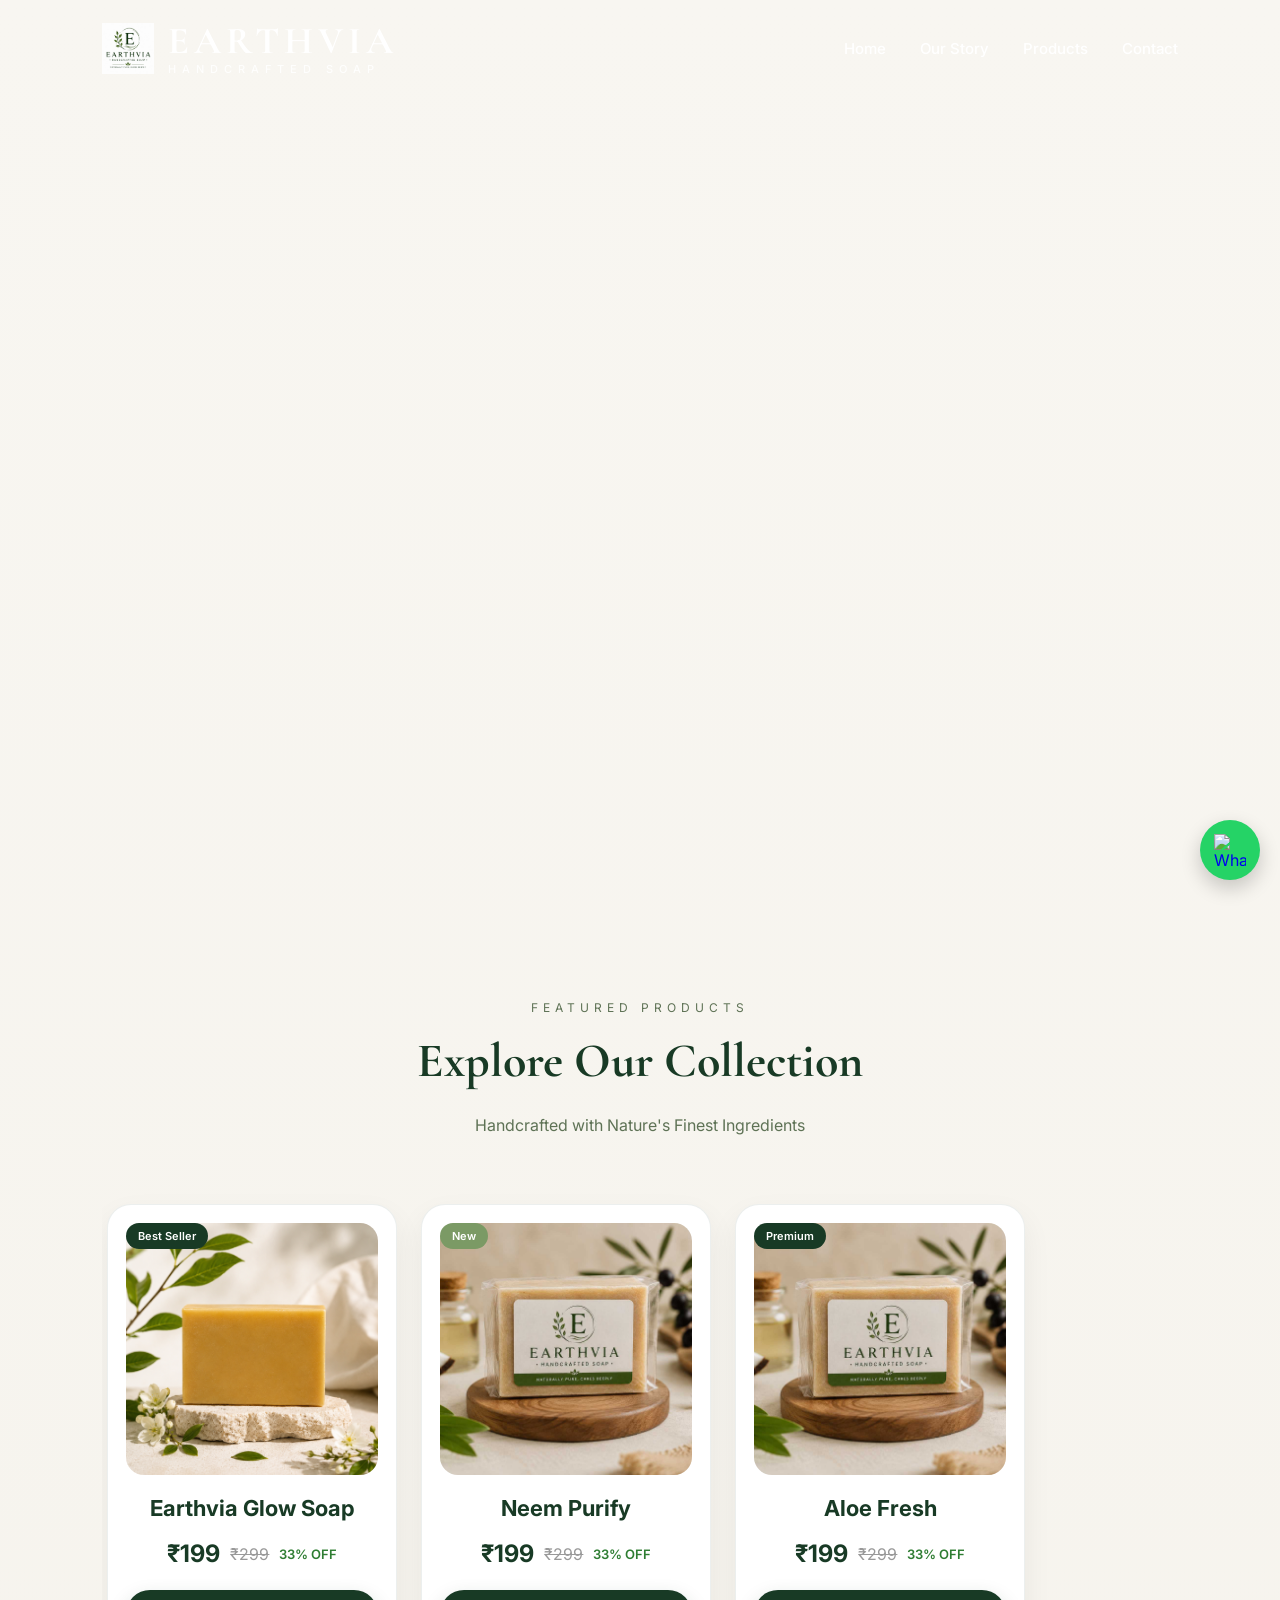
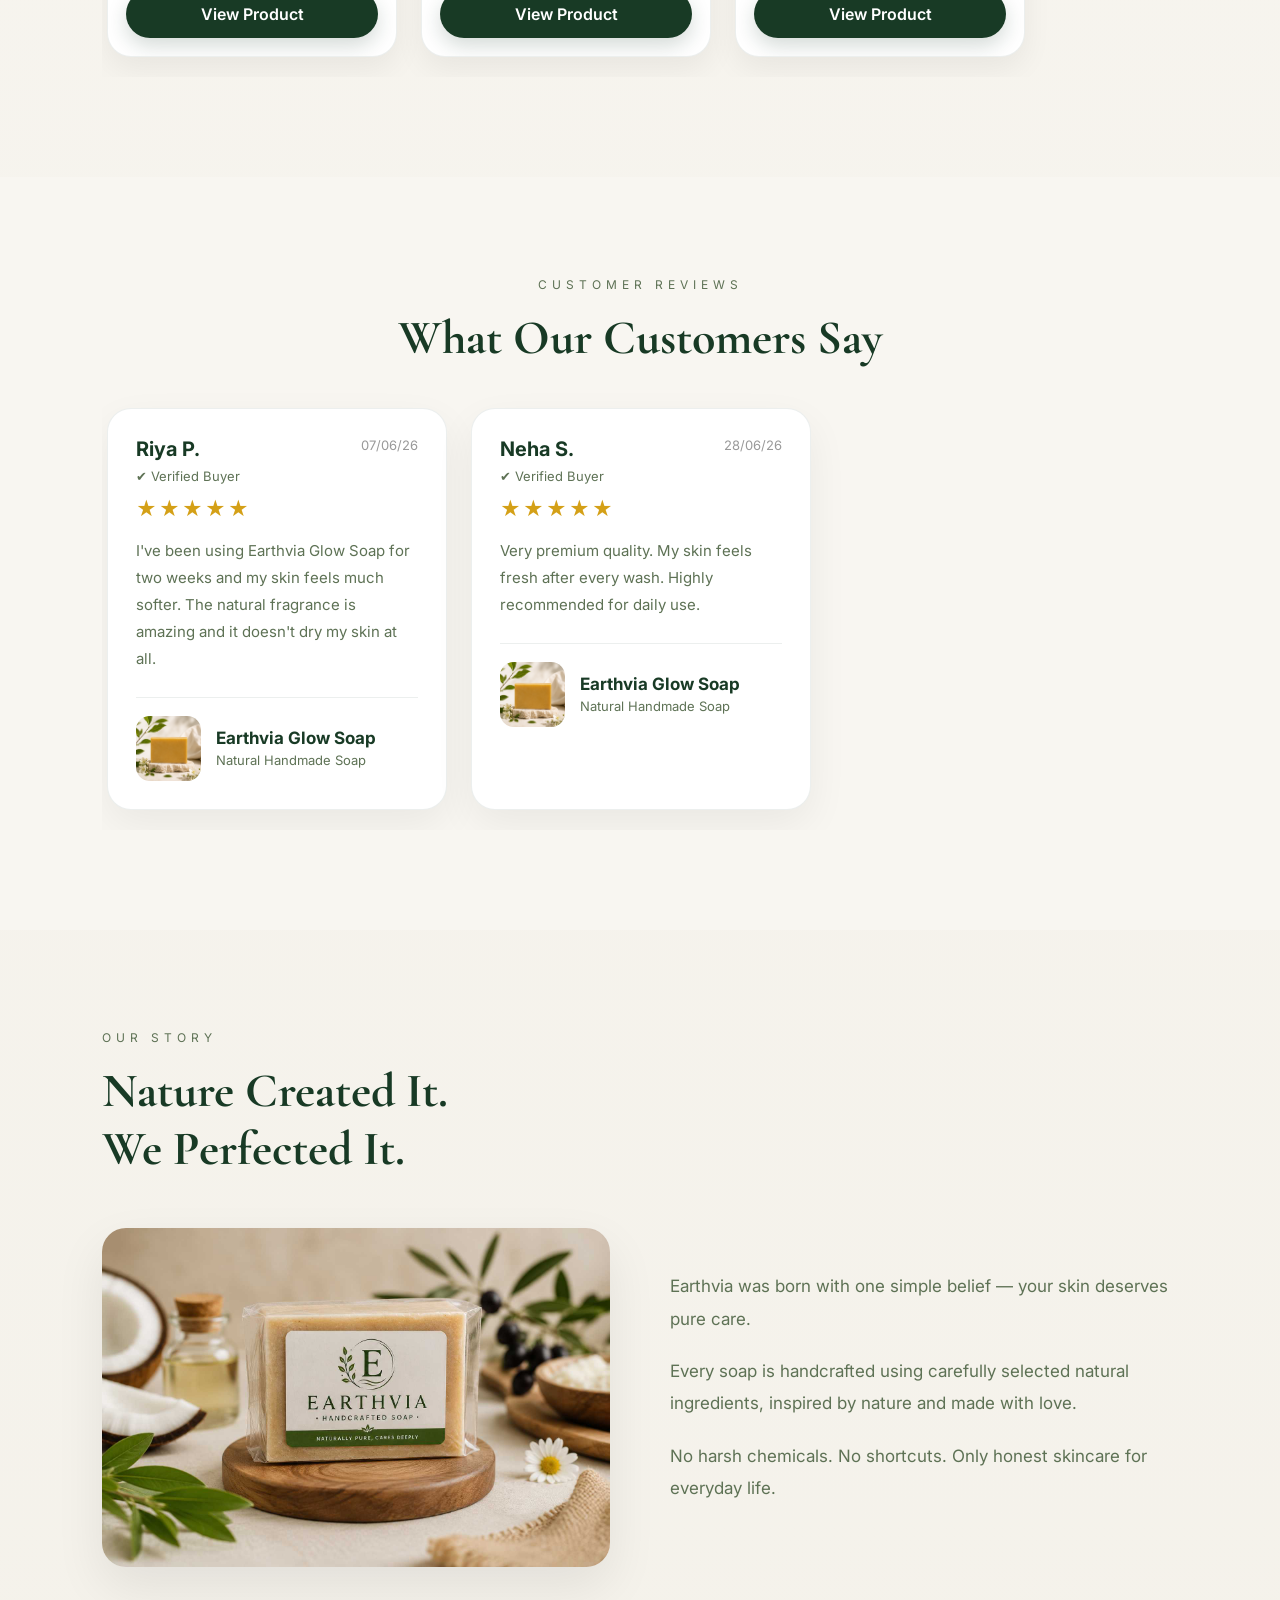
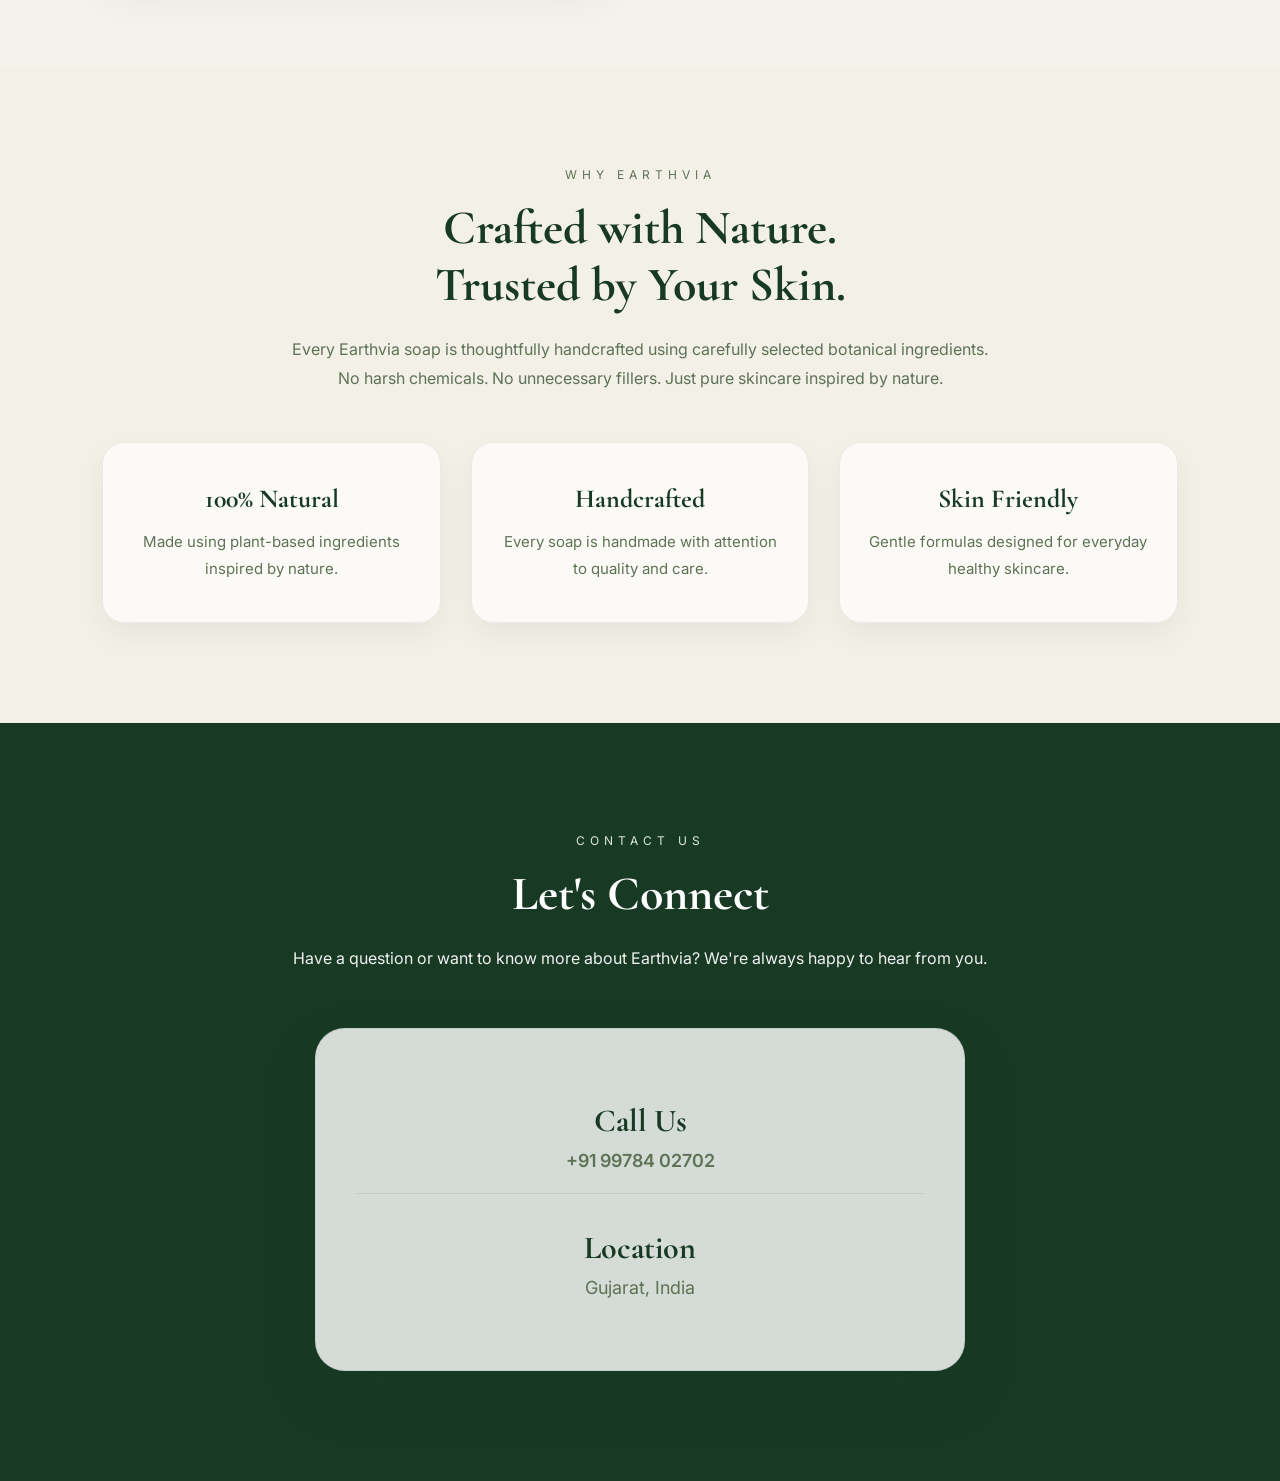
==== commit 56c62a69: "Update index.html" ====
--- a/index.html
+++ b/index.html
@@ -85,7 +85,7 @@
                 <span class="discount">33% OFF</span>
             </div>
 
-            <a href="#" class="product-btn">View Product</a>
+            <a href="product.html" class="product-btn">View Product</a>
 
         </div>
 
